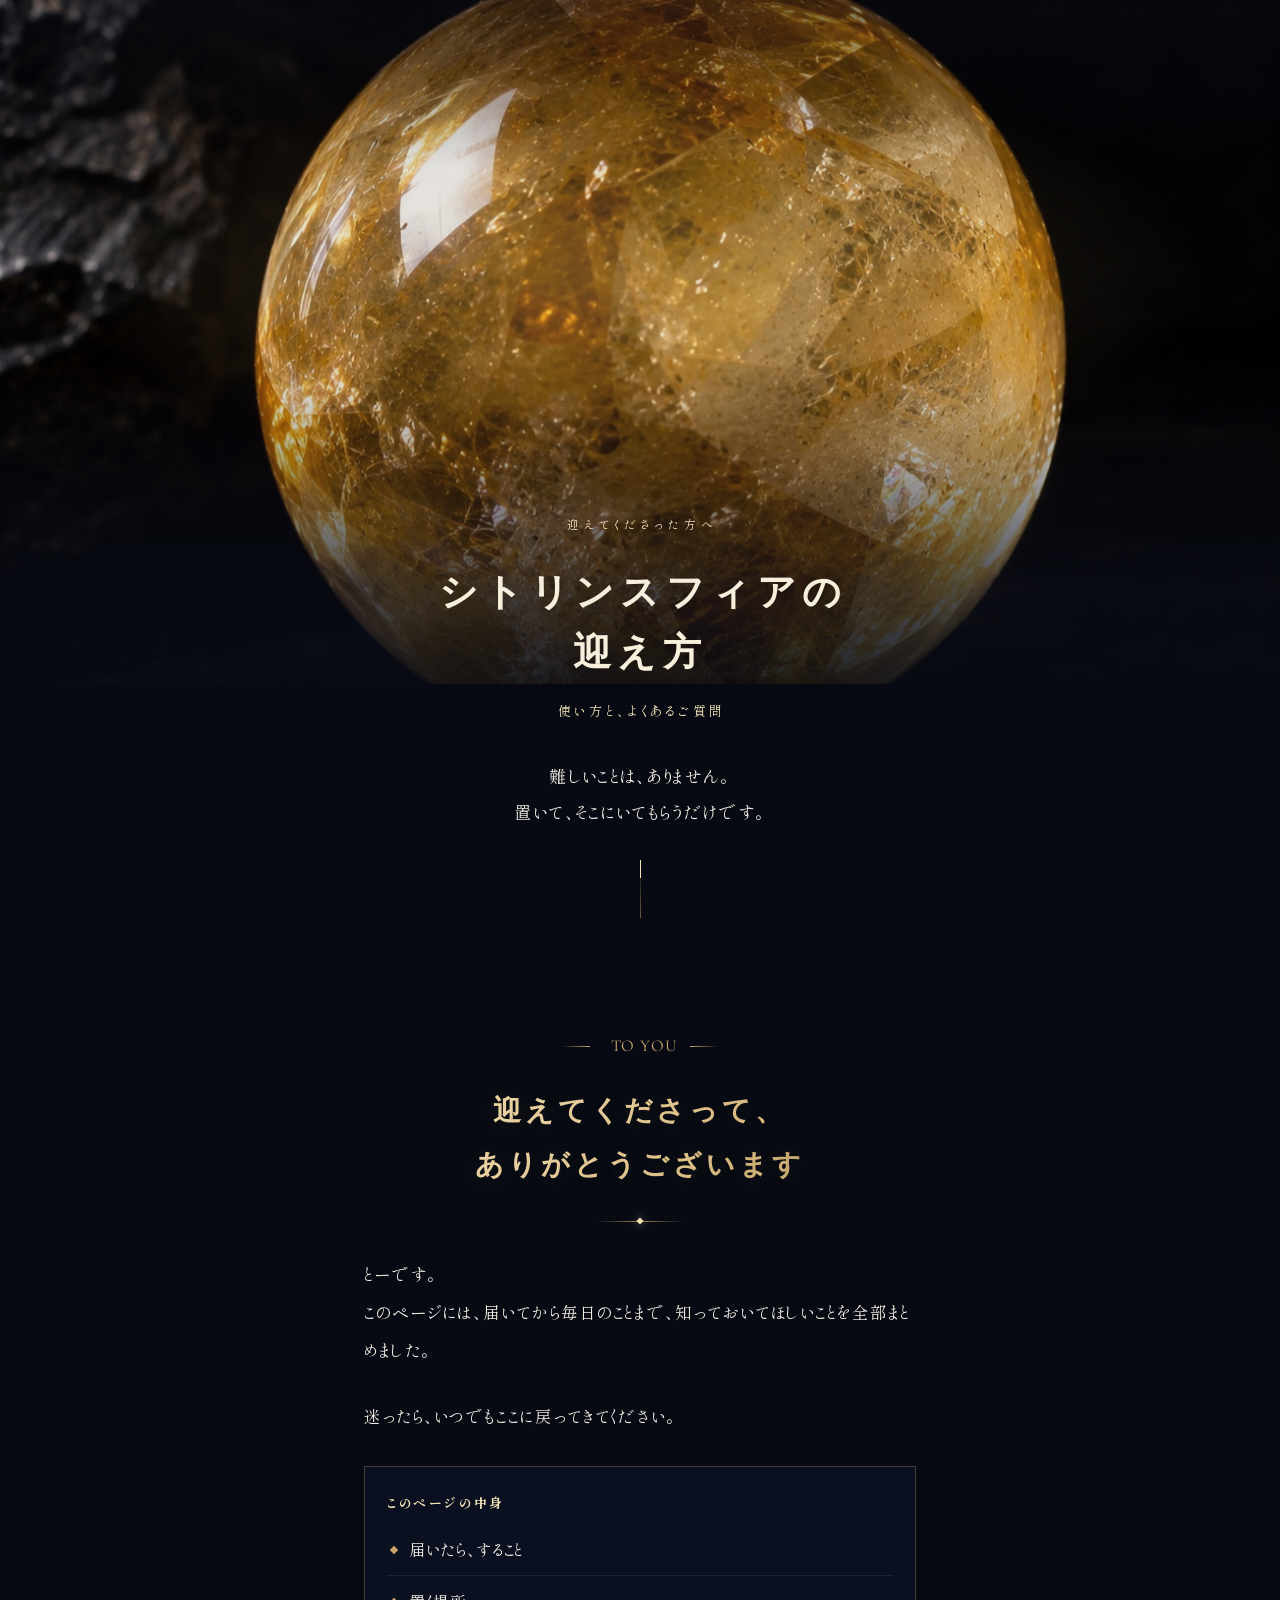
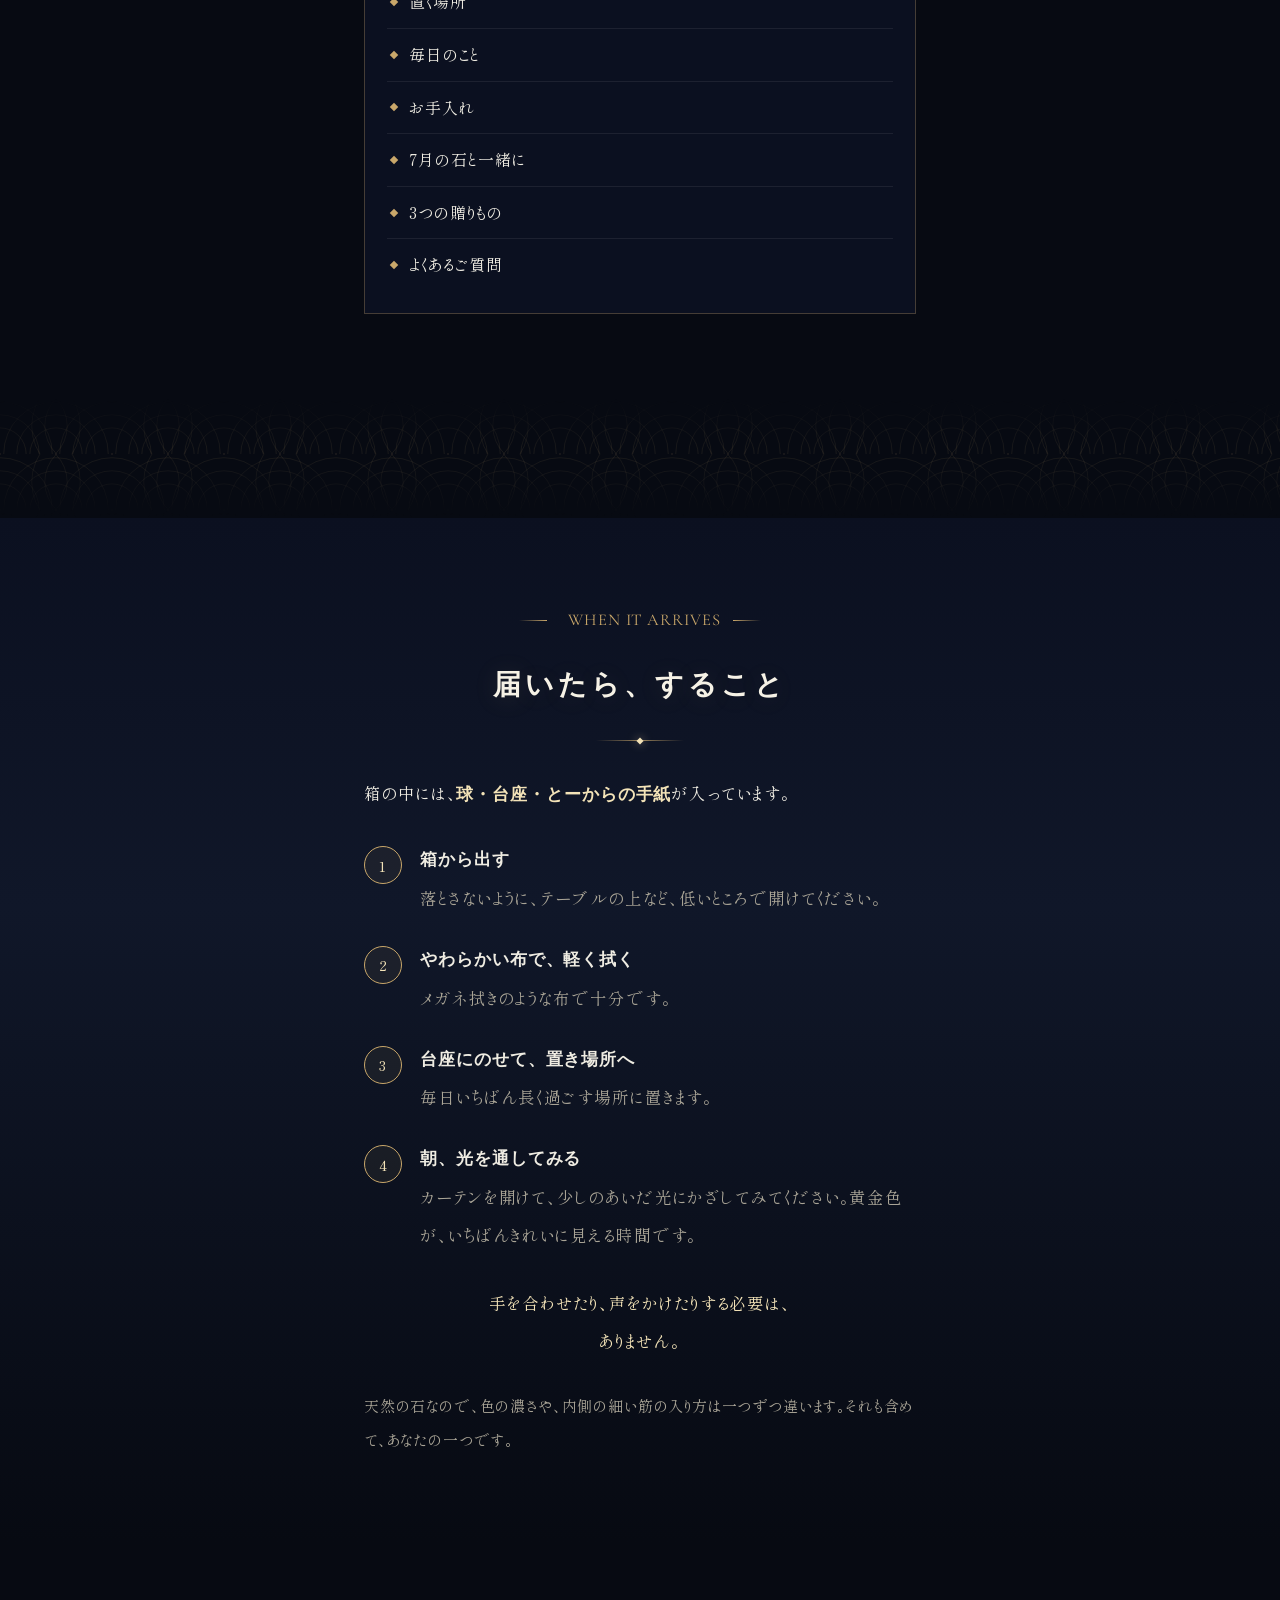
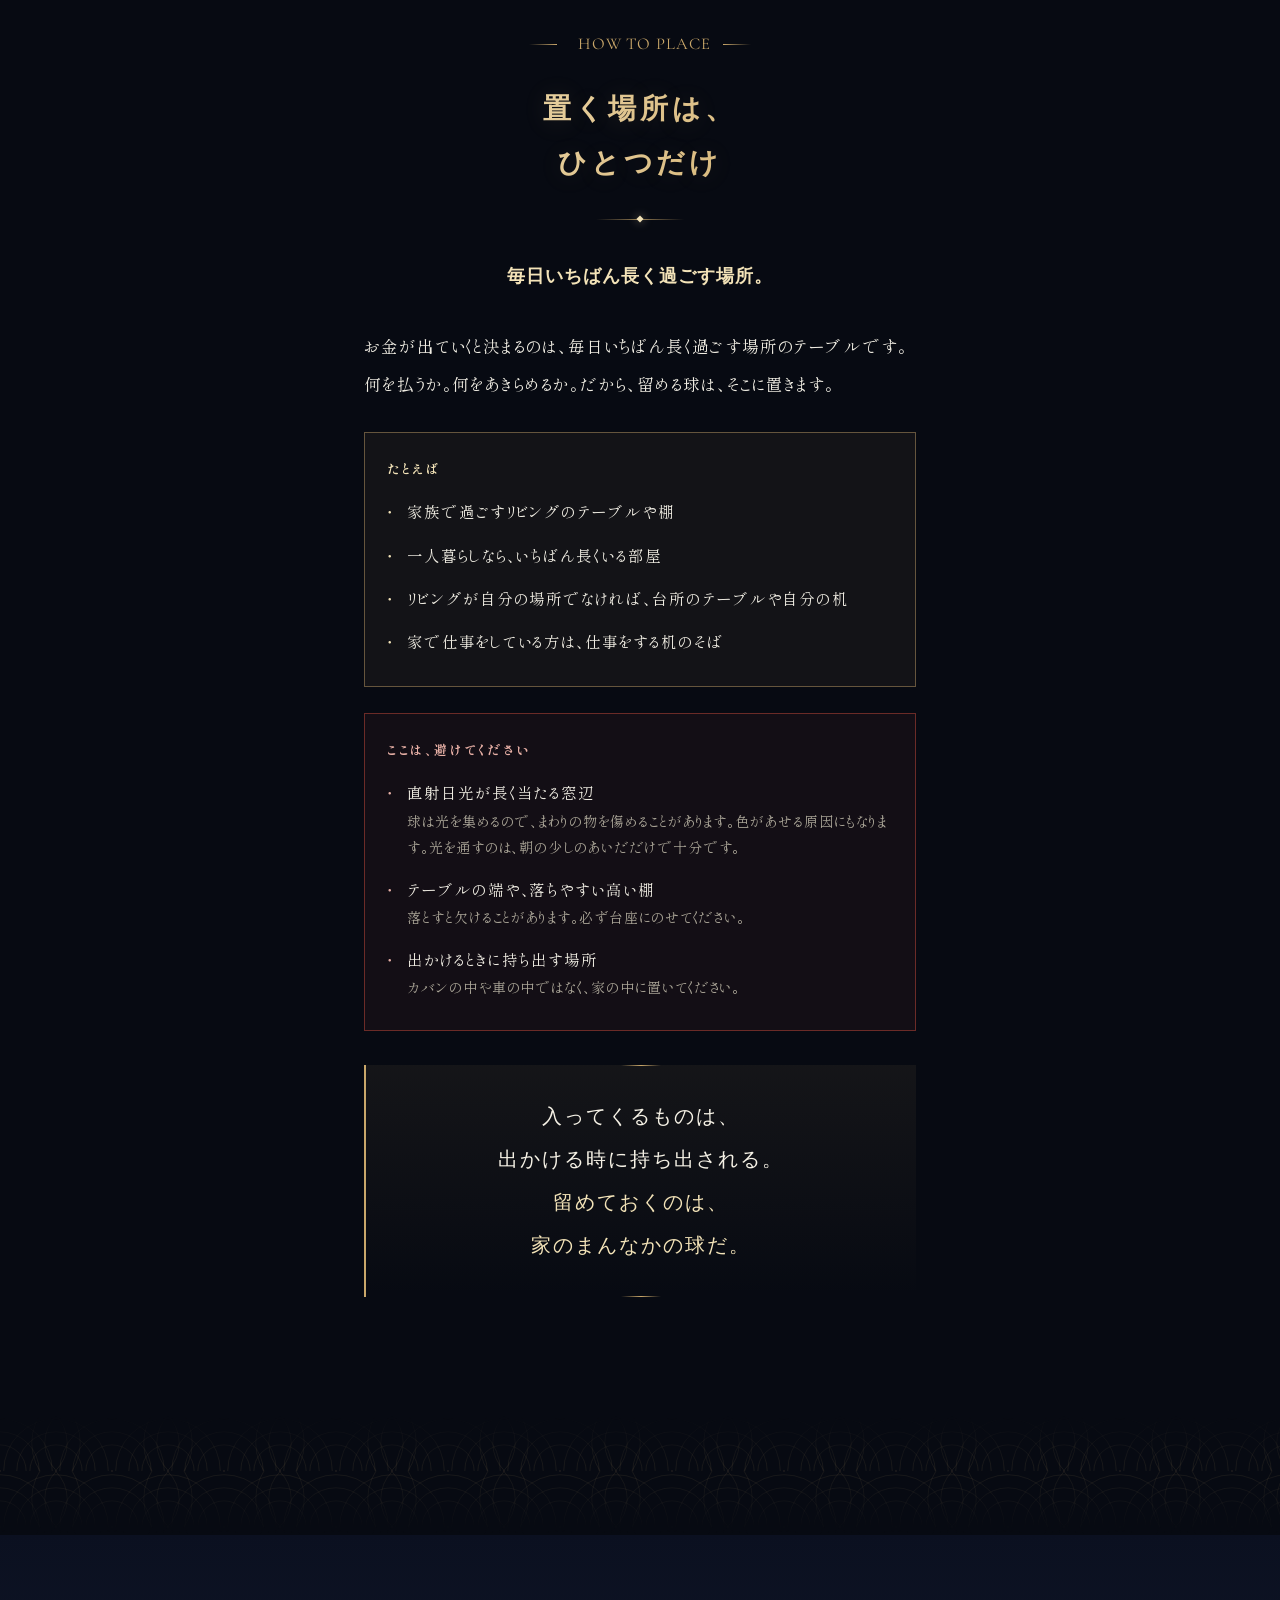
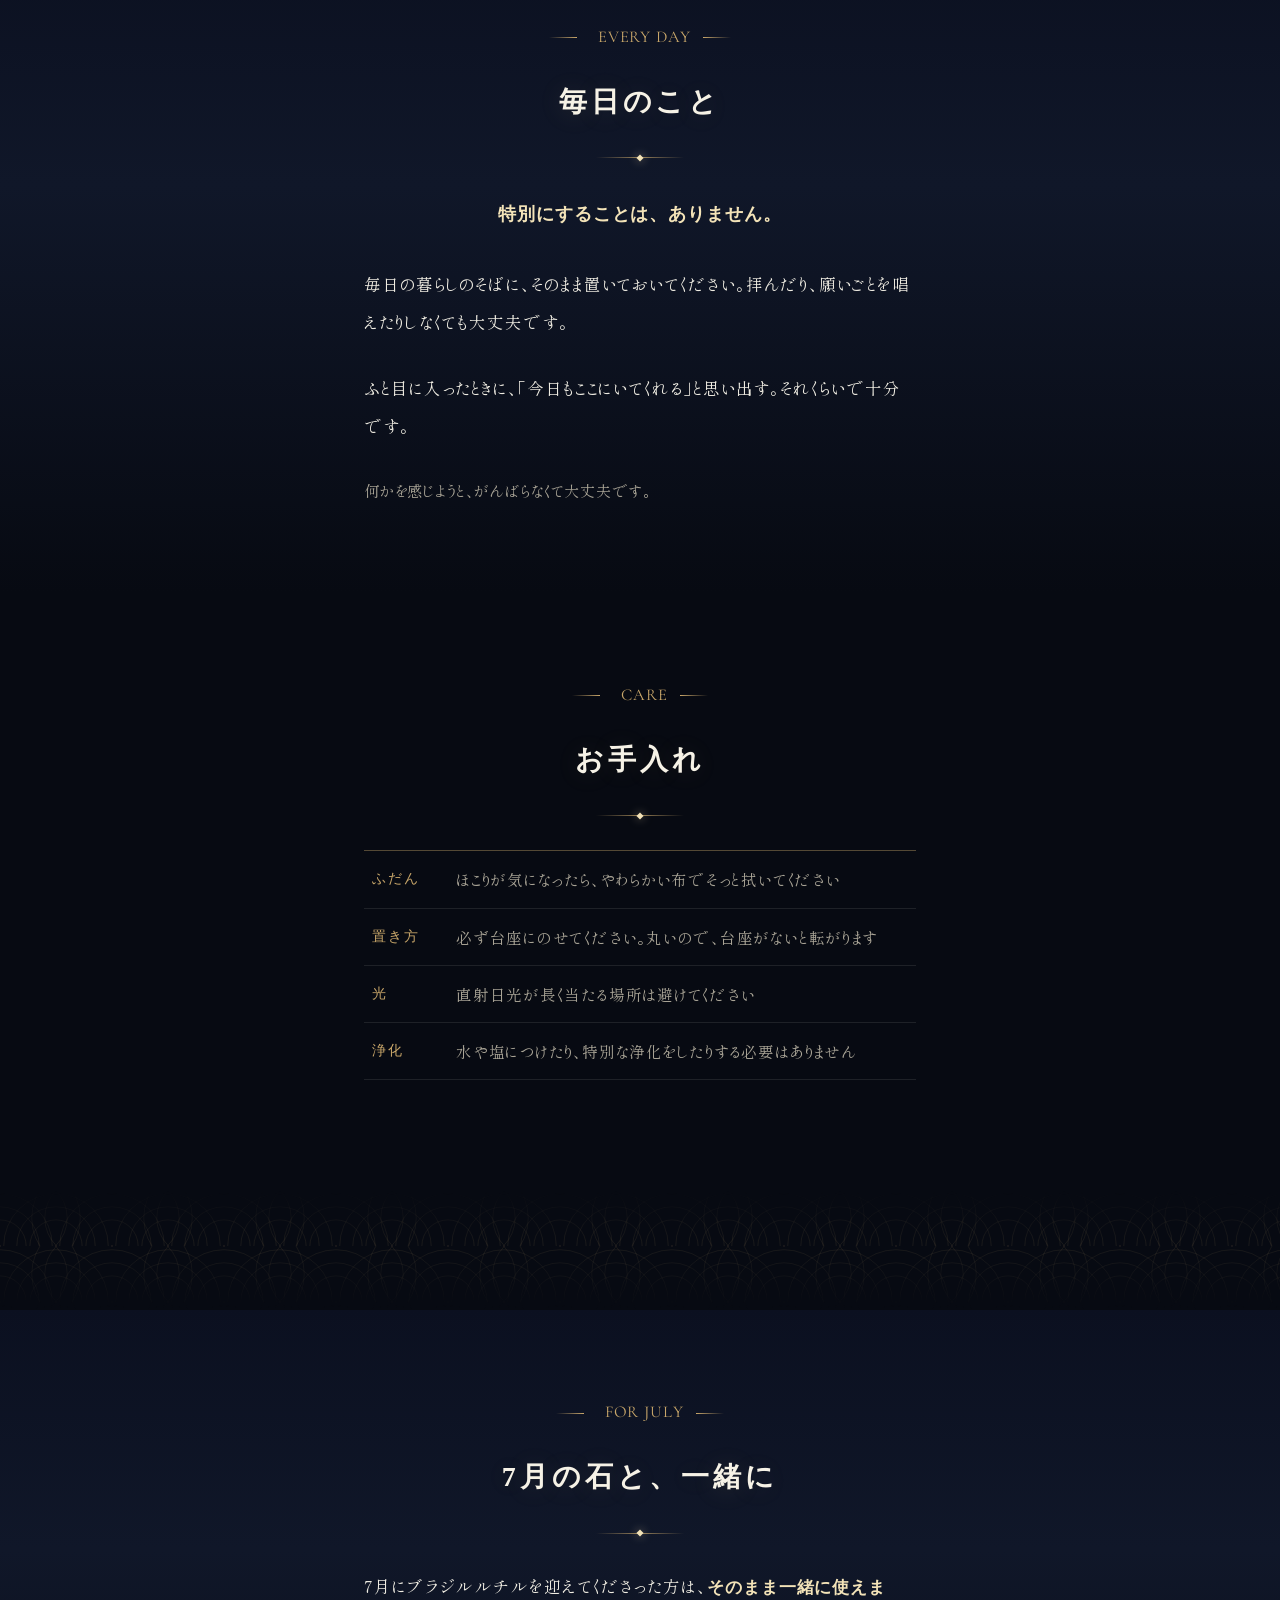
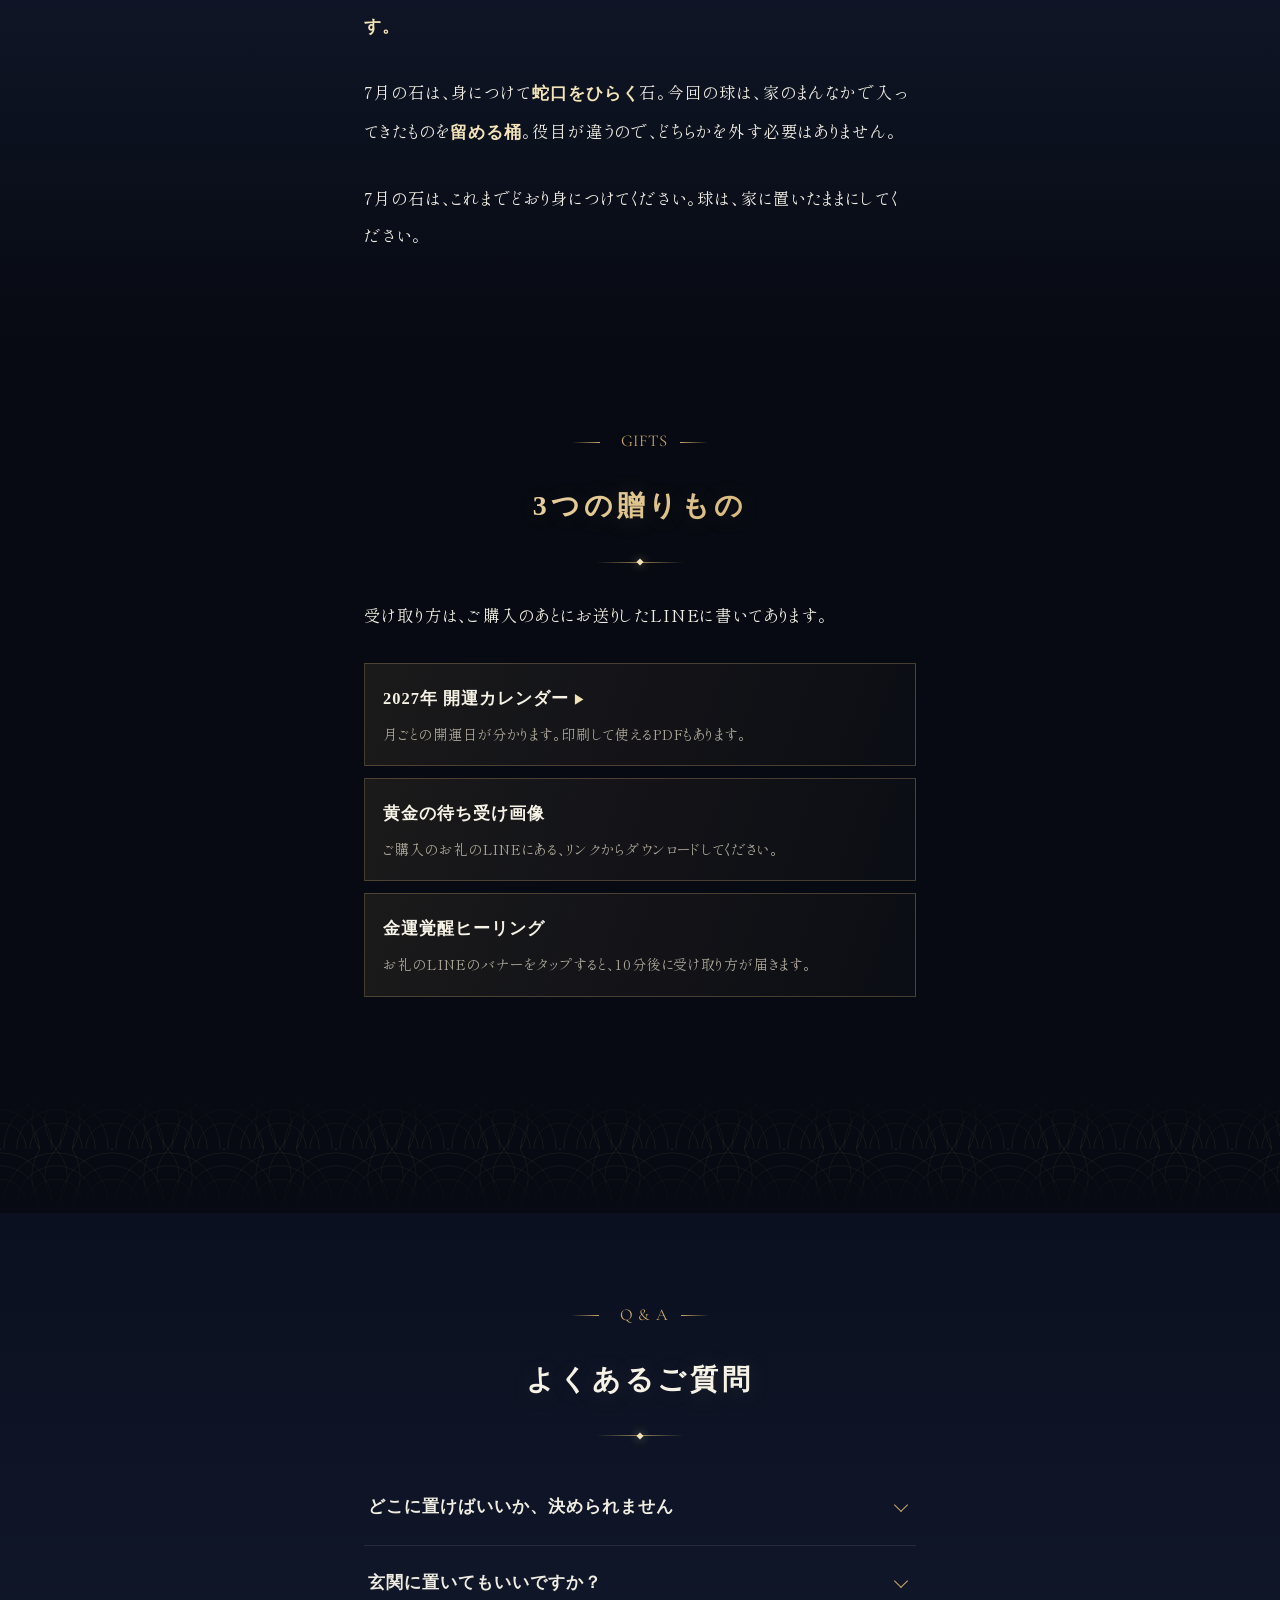
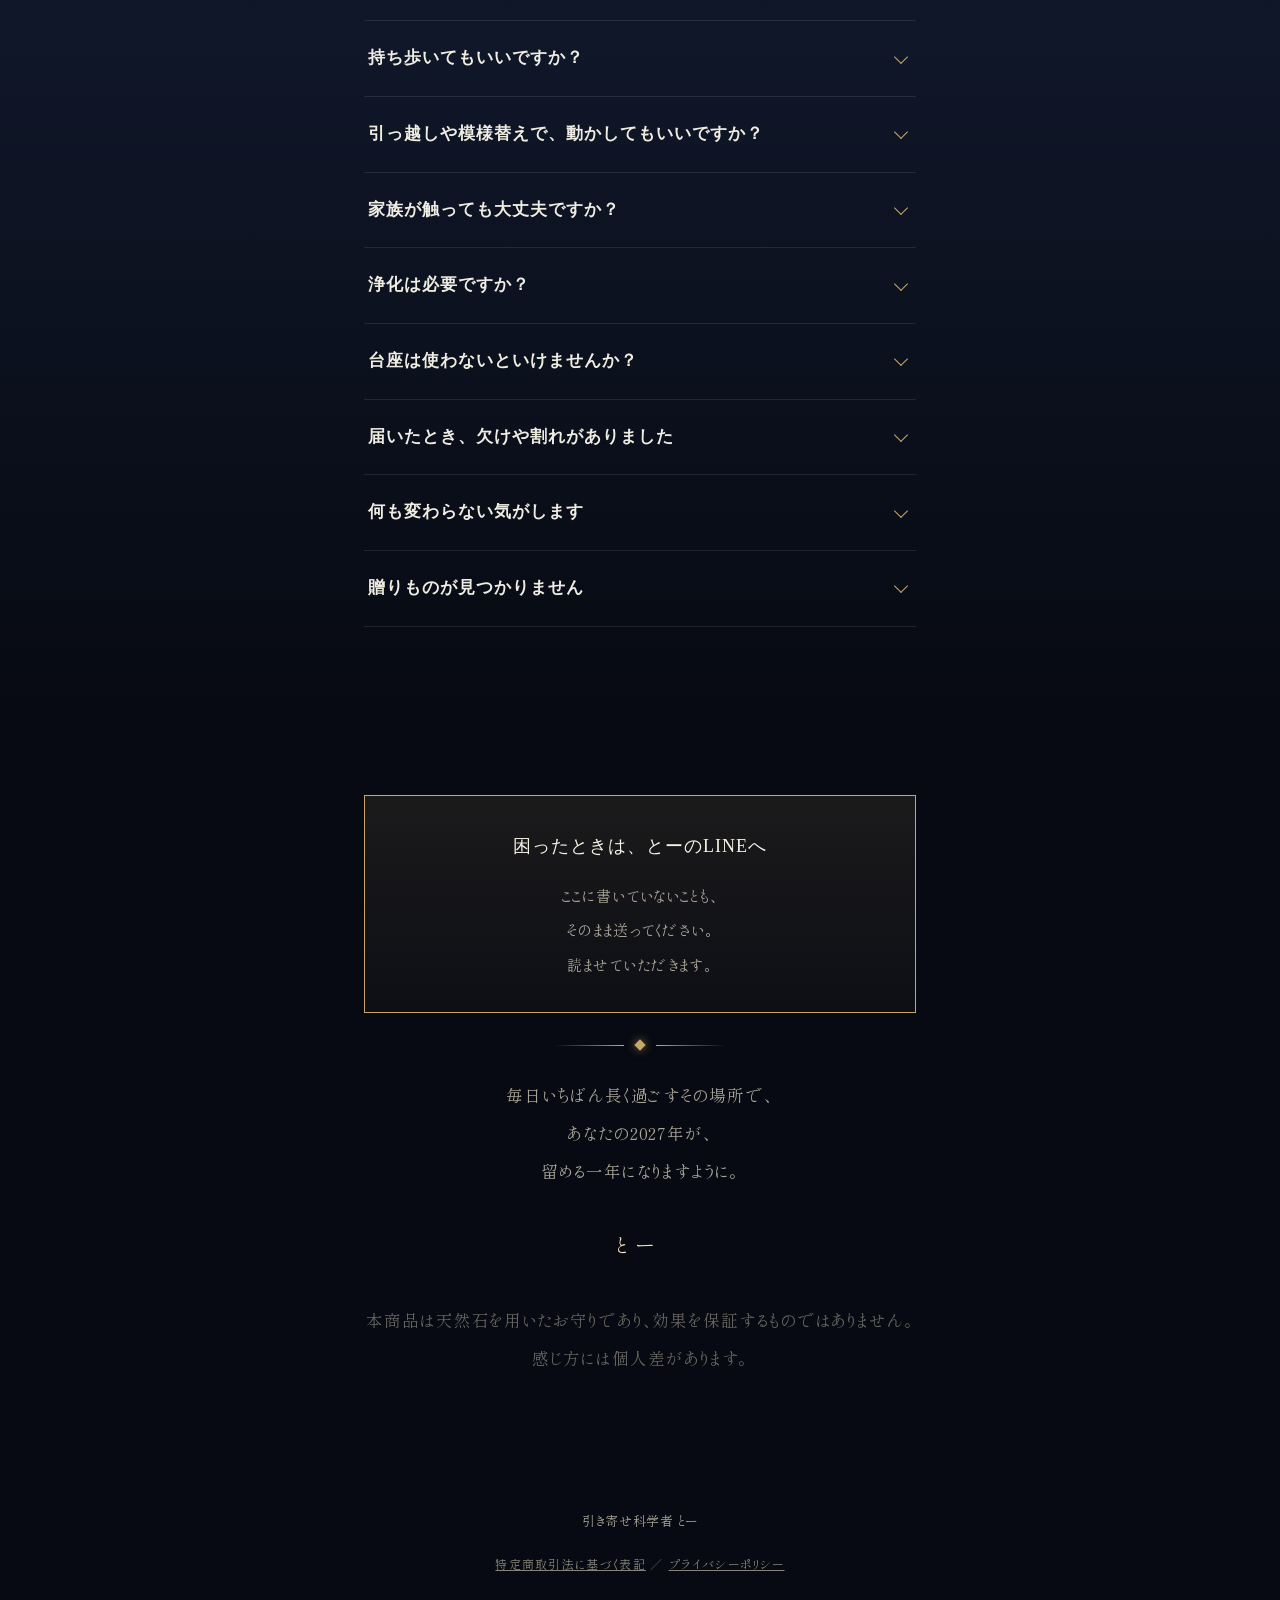
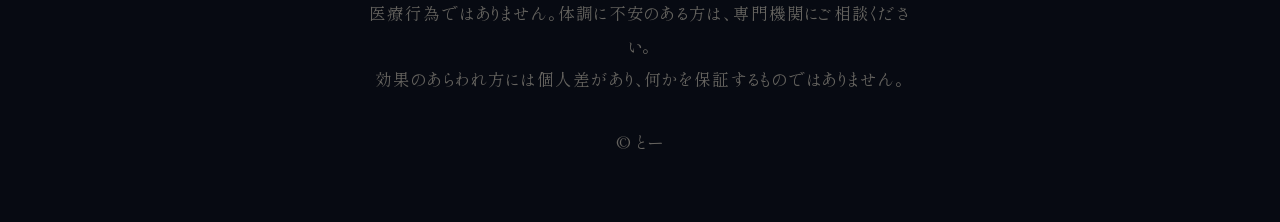
==== guide/index.html @ be5ee074 "シトリンスフィアの迎え方（使い方・よくあるご質問）ページを追加 Co-Authored-By: Claude Opus 5.5 <noreply@anthropic.com>" ====
<!doctype html>
<html lang="ja">
<head>
<meta charset="utf-8">
<meta name="viewport" content="width=device-width, initial-scale=1">
<meta name="robots" content="noindex">
<title>シトリンスフィアの迎え方｜とー</title>
<link rel="preconnect" href="https://fonts.googleapis.com">
<link href="https://fonts.googleapis.com/css2?family=Shippori+Mincho+B1:wght@400;500;600;700;800&family=Zen+Old+Mincho:wght@400;500;600;700&family=Cormorant+Garamond:wght@300;400;500;600&display=swap" rel="stylesheet">
<style>
:root{
  --ink:#070a12; --ink2:#0b1020; --ink3:#101729;
  --moon:#efece2; --moon-dim:#a9a496;
  --gold:#c9a76a; --gold-hi:#f3e3b8; --gold-lo:#8d7040;
  --amber:#e8b964; --amber-dp:#8a6424;
  --shu:#a63f34; --saffron:#e2953f;
  --disp:"Zen Old Mincho",serif;
  --body:"Shippori Mincho B1",serif;
}
*{margin:0;padding:0;box-sizing:border-box}
html{scroll-behavior:smooth}
body{background:var(--ink);color:var(--moon);font-family:var(--body);font-size:16.5px;line-height:2.3;letter-spacing:.055em;font-feature-settings:"palt" 1;-webkit-font-smoothing:antialiased;padding-bottom:92px}
img{max-width:100%;display:block}
p{margin-bottom:1.7em}
p:last-child{margin-bottom:0}
em{font-style:normal;color:var(--gold-hi)}
strong{color:var(--gold-hi);font-weight:600}
.wrap{max-width:600px;margin:0 auto;padding:0 26px}
.lat{font-family:"Cormorant Garamond",serif}

.gg{background:linear-gradient(120deg,#f4e2b8 0%,#dcbe85 30%,#a8874e 50%,#dcbe85 70%,#f4e2b8 100%);background-size:220% 100%;-webkit-background-clip:text;background-clip:text;color:transparent;animation:sheen 7s ease-in-out infinite}
@keyframes sheen{0%,100%{background-position:0% 0}50%{background-position:100% 0}}

.rv{opacity:0;transform:translateY(26px);transition:opacity 1.1s cubic-bezier(.22,.61,.36,1),transform 1.1s cubic-bezier(.22,.61,.36,1)}
.rv.on{opacity:1;transform:none}
@media (prefers-reduced-motion:reduce){.rv{opacity:1;transform:none;transition:none}*{animation:none!important}}

section{padding:92px 0;position:relative}
.sec-a{background:var(--ink)}
.sec-b{background:linear-gradient(180deg,var(--ink2),var(--ink))}
.eyebrow{text-align:center;font-size:11px;letter-spacing:.55em;color:var(--gold);margin-bottom:14px;font-family:"Cormorant Garamond",serif}
h2{font-size:24px;font-weight:800;text-align:center;letter-spacing:.16em;line-height:1.9;margin-bottom:10px}
.gline{width:54px;height:1px;background:linear-gradient(90deg,transparent,var(--gold),transparent);margin:26px auto}
.orn{display:flex;align-items:center;gap:12px;justify-content:center;margin:28px auto}
.orn::before,.orn::after{content:"";width:70px;height:1px;background:linear-gradient(90deg,transparent,var(--gold))}
.orn::after{background:linear-gradient(90deg,var(--gold),transparent)}
.orn i{width:8px;height:8px;background:var(--gold);transform:rotate(45deg);box-shadow:0 0 10px rgba(201,167,106,.7)}

.band{height:120px;background-image:url("data:image/svg+xml;utf8,%3Csvg xmlns='http://www.w3.org/2000/svg' width='120' height='60'%3E%3Cg fill='none' stroke='%23c9a76a' stroke-opacity='.10' stroke-width='1'%3E%3Ccircle cx='0' cy='60' r='56'/%3E%3Ccircle cx='0' cy='60' r='42'/%3E%3Ccircle cx='0' cy='60' r='28'/%3E%3Ccircle cx='60' cy='60' r='56'/%3E%3Ccircle cx='60' cy='60' r='42'/%3E%3Ccircle cx='60' cy='60' r='28'/%3E%3Ccircle cx='120' cy='60' r='56'/%3E%3Ccircle cx='120' cy='60' r='42'/%3E%3Ccircle cx='120' cy='60' r='28'/%3E%3Ccircle cx='30' cy='30' r='56'/%3E%3Ccircle cx='30' cy='30' r='42'/%3E%3Ccircle cx='90' cy='30' r='56'/%3E%3Ccircle cx='90' cy='30' r='42'/%3E%3C/g%3E%3C/svg%3E");background-size:112px 56px;-webkit-mask-image:linear-gradient(180deg,transparent,#000 45%,transparent);mask-image:linear-gradient(180deg,transparent,#000 45%,transparent)}

.hero{min-height:100svh;display:flex;flex-direction:column;justify-content:flex-end;padding-bottom:calc(5svh + 170px);position:relative;overflow:hidden;background:radial-gradient(ellipse 120% 70% at 50% -10%,#16203a 0%,var(--ink) 62%)}
.hero .moon{position:absolute;top:50%;left:50%;transform:translate(-50%,-50%);width:min(78vw,340px);height:min(78vw,340px);border-radius:50%;box-shadow:0 0 150px 30px rgba(240,210,140,.16);animation:moonfloat 9s ease-in-out infinite}
@keyframes moonfloat{0%,100%{transform:translate(-50%,-50%)}50%{transform:translate(-50%,calc(-50% - 12px))}}
.hero .ring{position:absolute;top:50%;left:50%;transform:translate(-50%,-50%);width:min(94vw,410px);height:min(94vw,410px);border:1px solid rgba(201,167,106,.3);border-radius:50%}
.hero .vtitle{position:absolute;left:22px;top:7%;z-index:3;display:flex;flex-direction:row-reverse;gap:18px;align-items:flex-start}
.hero .vtitle .main{writing-mode:vertical-rl;font-size:clamp(30px,8.6vw,42px);font-weight:800;letter-spacing:.2em;line-height:1;white-space:nowrap;text-shadow:0 3px 10px rgba(0,0,0,.5)}
.hero .vtitle .sub{writing-mode:vertical-rl;font-size:12.5px;letter-spacing:.34em;color:var(--moon-dim);margin-top:34px;white-space:nowrap}
.hero .bottom{position:relative;z-index:2;text-align:center;margin-top:40px}
.hero .open{font-size:12px;letter-spacing:.34em;color:var(--gold-hi);border:1px solid rgba(201,167,106,.5);display:inline-block;padding:9px 22px;background:rgba(201,167,106,.07)}
.hero .lim{margin-top:20px;font-size:12.5px;letter-spacing:.5em;color:var(--moon-dim)}
.hero .skirt{position:absolute;left:0;right:0;bottom:0;height:26svh;background-image:url("data:image/svg+xml;utf8,%3Csvg xmlns='http://www.w3.org/2000/svg' width='120' height='60'%3E%3Cg fill='none' stroke='%23c9a76a' stroke-opacity='.09' stroke-width='1'%3E%3Ccircle cx='0' cy='60' r='56'/%3E%3Ccircle cx='0' cy='60' r='42'/%3E%3Ccircle cx='0' cy='60' r='28'/%3E%3Ccircle cx='60' cy='60' r='56'/%3E%3Ccircle cx='60' cy='60' r='42'/%3E%3Ccircle cx='60' cy='60' r='28'/%3E%3Ccircle cx='120' cy='60' r='56'/%3E%3Ccircle cx='120' cy='60' r='42'/%3E%3Ccircle cx='120' cy='60' r='28'/%3E%3Ccircle cx='30' cy='30' r='56'/%3E%3Ccircle cx='30' cy='30' r='42'/%3E%3Ccircle cx='90' cy='30' r='56'/%3E%3Ccircle cx='90' cy='30' r='42'/%3E%3C/g%3E%3C/svg%3E");background-size:112px 56px;-webkit-mask-image:linear-gradient(180deg,transparent,#000 75%);mask-image:linear-gradient(180deg,transparent,#000 75%)}

.tl{position:relative;padding-left:30px;margin-top:14px}
.tl::before{content:"";position:absolute;left:8px;top:6px;bottom:6px;width:1px;background:linear-gradient(180deg,var(--gold),rgba(201,167,106,.15));transform-origin:top;transform:scaleY(0);transition:transform 1.6s ease .2s}
.tl.on::before{transform:scaleY(1)}
.tl .ti{position:relative;padding:0 0 26px 16px}
.tl .ti::before{content:"";position:absolute;left:-26px;top:12px;width:9px;height:9px;border-radius:50%;background:var(--ink);border:1.5px solid var(--gold)}
.tl .ti.now::before{background:var(--gold);box-shadow:0 0 12px rgba(201,167,106,.9)}
.tl .d{font-size:12px;color:var(--gold-hi);letter-spacing:.22em;margin-bottom:2px}
.tl p{font-size:14.5px;color:var(--moon-dim);margin-bottom:0}

blockquote{border-left:2px solid var(--gold);padding:8px 0 8px 22px;margin:30px 0;font-size:15px;color:var(--moon-dim)}
blockquote em{color:var(--gold-hi)}

.ph{margin:34px auto;border:1px solid rgba(201,167,106,.3);padding:8px;background:var(--ink2)}
.ph img{width:100%}
.ph .cap{font-size:11.5px;color:var(--moon-dim);text-align:center;letter-spacing:.14em;padding:10px 4px 4px}

.spec{width:100%;border-collapse:collapse;margin:26px 0;font-size:14px}
.spec th{width:88px;text-align:left;color:var(--gold-hi);font-weight:500;padding:13px 8px;border-bottom:1px solid rgba(234,231,221,.1);vertical-align:top;letter-spacing:.12em}
.spec td{padding:13px 8px;border-bottom:1px solid rgba(234,231,221,.1);color:var(--moon-dim)}

.pricecard{border:1.5px double var(--gold);padding:44px 26px;text-align:center;background:linear-gradient(180deg,rgba(201,167,106,.09),rgba(201,167,106,.02));position:relative;box-shadow:0 0 70px rgba(201,167,106,.1)}
.pricecard .tag{position:absolute;top:-13px;left:50%;transform:translateX(-50%);background:var(--ink);border:1px solid var(--gold);color:var(--gold-hi);font-size:11px;letter-spacing:.3em;padding:4px 18px;white-space:nowrap}
.pricecard .was{font-size:16px;color:var(--moon-dim);text-decoration:line-through;letter-spacing:.1em}
.pricecard .now{font-size:52px;font-weight:800;letter-spacing:.04em;line-height:1.3;font-family:"Cormorant Garamond","Shippori Mincho B1",serif}
.pricecard .now small{font-size:18px}
.pricecard .meta{font-size:12px;color:var(--moon-dim);letter-spacing:.14em;margin-top:4px}
.pricecard .off{display:inline-block;margin-top:16px;border:1px solid var(--shu);color:#e8b0a6;font-size:12px;letter-spacing:.24em;padding:5px 16px}

.you li{list-style:none;padding:14px 4px 14px 38px;position:relative;border-bottom:1px solid rgba(234,231,221,.09);font-size:15px}
.you li::before{content:"";position:absolute;left:8px;top:50%;transform:translateY(-50%) rotate(45deg);width:8px;height:8px;background:var(--gold)}

.step{display:flex;gap:18px;margin-bottom:24px;align-items:flex-start}
.step .n{flex:none;width:38px;height:38px;border:1px solid var(--gold);border-radius:50%;display:flex;align-items:center;justify-content:center;color:var(--gold-hi);font-size:15px;background:rgba(201,167,106,.07);margin-top:4px}
.step h3{font-size:16px;font-weight:600;margin-bottom:2px}
.step p{font-size:13.5px;color:var(--moon-dim);margin-bottom:0}
.pay{border:1px solid rgba(201,167,106,.3);background:var(--ink2);padding:20px 22px;font-size:13px;color:var(--moon-dim);line-height:2;margin-top:28px}
.pay b{color:var(--gold-hi);font-weight:600;display:block;letter-spacing:.2em;font-size:12px;margin-bottom:6px}

.after-box{border:1.5px solid var(--gold);background:linear-gradient(180deg,rgba(201,167,106,.1),rgba(201,167,106,.03));padding:34px 26px}
.after-box h3{color:var(--gold-hi);font-size:16px;letter-spacing:.2em;margin-bottom:14px;text-align:center}
.after-box ol{margin:0 0 18px 0;padding-left:0;counter-reset:st}
.after-box ol li{list-style:none;counter-increment:st;position:relative;padding:10px 0 10px 40px;font-size:15px;border-bottom:1px solid rgba(234,231,221,.1)}
.after-box ol li::before{content:counter(st);position:absolute;left:4px;top:50%;transform:translateY(-50%);width:26px;height:26px;border:1px solid var(--gold);border-radius:50%;display:flex;align-items:center;justify-content:center;color:var(--gold-hi);font-size:13px}
.warn{font-size:13px;color:#e0b9b0;border-left:2px solid var(--shu);padding-left:14px;margin-top:16px}

details{border-bottom:1px solid rgba(234,231,221,.1)}
summary{cursor:pointer;list-style:none;padding:20px 34px 20px 4px;font-size:15px;font-weight:600;position:relative;letter-spacing:.06em}
summary::-webkit-details-marker{display:none}
summary::after{content:"";position:absolute;right:10px;top:50%;width:9px;height:9px;border-right:1.5px solid var(--gold);border-bottom:1.5px solid var(--gold);transform:translateY(-70%) rotate(45deg);transition:transform .35s ease}
details[open] summary::after{transform:translateY(-30%) rotate(225deg)}
.a{padding:0 4px 24px;font-size:14px;color:var(--moon-dim)}
.a b{color:var(--gold-hi);font-weight:600}

.last{text-align:center}
.hanko{margin:30px auto 0;width:46px;height:46px;background:linear-gradient(160deg,#a63f34,#8c2f27);color:#f5efe2;font-size:13.5px;display:flex;align-items:center;justify-content:center;writing-mode:vertical-rl;letter-spacing:.12em;border-radius:4px;transform:rotate(-2.5deg);box-shadow:inset 0 0 0 1.4px rgba(245,239,226,.85),0 2px 8px rgba(0,0,0,.5);font-weight:600}

.cta{display:block;text-align:center;background:linear-gradient(160deg,#e9cf96,#b8945c);color:var(--ink);font-weight:800;font-size:17px;letter-spacing:.2em;padding:21px 12px;border-radius:3px;text-decoration:none;box-shadow:0 8px 34px rgba(201,167,106,.35);margin:36px auto 10px;max-width:420px;animation:breathe 3.6s ease-in-out infinite}
@keyframes breathe{0%,100%{box-shadow:0 8px 30px rgba(201,167,106,.3)}50%{box-shadow:0 8px 46px rgba(201,167,106,.55)}}
.ctasub{text-align:center;font-size:11.5px;color:var(--moon-dim);letter-spacing:.1em}

.bar{position:fixed;left:0;right:0;bottom:0;z-index:50;background:rgba(9,13,24,.92);backdrop-filter:blur(8px);border-top:1px solid rgba(201,167,106,.4);padding:12px 14px calc(12px + env(safe-area-inset-bottom))}
.bar a{display:flex;align-items:center;justify-content:center;gap:10px;background:linear-gradient(160deg,#e9cf96,#b8945c);color:var(--ink);text-decoration:none;font-weight:800;font-size:14.5px;letter-spacing:.08em;padding:14px 10px;border-radius:3px}
.bar .s{font-size:10.5px;font-weight:500}

footer{padding:44px 0 60px;text-align:center;font-size:11px;color:rgba(178,173,159,.55);letter-spacing:.1em;line-height:2.4}
footer a{color:rgba(178,173,159,.75)}
.legal{font-size:11px;color:rgba(178,173,159,.55);line-height:2.2;margin-top:26px;text-align:center}


/* ── とー版 ── */
.hero .moon{background:radial-gradient(circle at 34% 30%,#fff6dc 0%,#f0d79a 22%,#c9a35a 52%,#7a5a2a 88%,#4a3417 100%);box-shadow:0 0 140px 30px rgba(240,210,140,.18),inset -18px -22px 40px rgba(0,0,0,.35)}
.hero .moon::after{content:"";position:absolute;inset:0;border-radius:50%;background:repeating-linear-gradient(118deg,transparent 0 9px,rgba(255,236,180,.55) 9px 10px,transparent 10px 23px),repeating-linear-gradient(64deg,transparent 0 14px,rgba(255,226,160,.35) 14px 15px,transparent 15px 31px);mix-blend-mode:screen;opacity:.75}
.hero .dawn{position:absolute;left:0;right:0;bottom:0;height:52svh;background:linear-gradient(180deg,rgba(20,40,34,0) 0%,rgba(24,52,40,.22) 55%,rgba(201,167,106,.16) 100%);pointer-events:none}
.hero .from{font-size:11px;letter-spacing:.4em;color:var(--gold-hi);margin-bottom:12px}
.hero .lead{font-size:14px;color:var(--moon);letter-spacing:.14em;margin-bottom:18px}
.todo{color:#ffb4a8;background:rgba(166,63,52,.18);padding:0 4px;border-radius:2px}
.cta.off,.bar a.off{background:linear-gradient(160deg,#4a4a52,#2e2e36);color:#d9d6cc;box-shadow:none;animation:none;pointer-events:none}
.notfor{border:1px solid rgba(166,63,52,.6);background:rgba(166,63,52,.08);padding:22px 22px;margin:28px 0;font-size:14px}
.notfor b{display:block;color:#e8b0a6;letter-spacing:.2em;font-size:12.5px;margin-bottom:8px}
.notfor li{list-style:none;padding:6px 0 6px 20px;position:relative}
.notfor li::before{content:"・";position:absolute;left:0;color:#e8b0a6}
.qpair{text-align:center;font-size:17px;line-height:2.2;margin:30px 0}

/* ── v1.5 磨き込み ── */
.hero{background:radial-gradient(ellipse 120% 70% at 70% 0%,#1a2440 0%,var(--ink) 60%)}
.hero .stars{position:absolute;inset:0;pointer-events:none;background-image:radial-gradient(1px 1px at 12% 18%,rgba(240,220,174,.7),transparent 60%),radial-gradient(1px 1px at 28% 42%,rgba(240,220,174,.45),transparent 60%),radial-gradient(1.2px 1.2px at 62% 12%,rgba(240,220,174,.6),transparent 60%),radial-gradient(1px 1px at 84% 52%,rgba(240,220,174,.4),transparent 60%),radial-gradient(1px 1px at 44% 66%,rgba(240,220,174,.35),transparent 60%),radial-gradient(1.4px 1.4px at 8% 72%,rgba(240,220,174,.5),transparent 60%),radial-gradient(1px 1px at 92% 22%,rgba(240,220,174,.55),transparent 60%);animation:twinkle 6s ease-in-out infinite}
@keyframes twinkle{0%,100%{opacity:.6}50%{opacity:1}}
.hero .moon{background:none}
.pricecard .gifts{margin-top:30px;padding-top:26px;border-top:1px solid rgba(201,167,106,.3)}
.pricecard .gifts .gh{font-size:15px;line-height:1.9;color:var(--moon);margin-bottom:16px}
.pricecard .gifts .gh strong{color:var(--gold-hi)}
.pricecard .gifts ul{list-style:none;padding:0;margin:0;display:flex;flex-direction:column;gap:9px}
.pricecard .gifts li{font-size:14.5px;color:var(--moon);padding:9px 10px;background:rgba(201,167,106,.07);border:1px solid rgba(201,167,106,.22)}
.cdbox{margin-top:30px;padding-top:26px;border-top:1px solid rgba(201,167,106,.3)}
.cdlabel{font-size:12px;letter-spacing:.26em;color:var(--gold-hi);margin-bottom:14px}
.cd{display:flex;align-items:flex-start;justify-content:center;gap:4px}
.cd .u{display:flex;flex-direction:column;align-items:center;min-width:52px}
.cd .u b{font-family:"Cormorant Garamond","Shippori Mincho B1",serif;font-size:40px;line-height:1;color:var(--moon);font-weight:400;letter-spacing:.02em}
.cd .u.last b{color:var(--gold-hi)}
.cd .u span{font-size:11px;letter-spacing:.2em;color:var(--moon-dim);margin-top:9px}
.cd i{font-style:normal;font-size:26px;line-height:1.1;color:rgba(201,167,106,.45);padding-top:4px}
.cdnote{font-size:12.5px;color:var(--moon-dim);margin-top:18px}
.stock{margin-top:26px;text-align:left}
.srow{display:flex;justify-content:space-between;align-items:baseline;margin-bottom:9px}
.srow .sl{font-size:12.5px;color:var(--moon-dim);letter-spacing:.08em}
.srow .sr{font-family:"Shippori Mincho B1",serif;font-size:17px;color:var(--gold-hi);letter-spacing:.1em}
.sbar{height:7px;background:rgba(255,255,255,.08);border-radius:4px;overflow:hidden}
.sbar i{display:block;height:100%;width:88%;background:linear-gradient(90deg,#8a6a2e,var(--gold-hi));border-radius:4px}
.snote{font-size:11.5px;line-height:1.8;color:var(--moon-dim);margin-top:10px;text-align:center}
@media(max-width:360px){.cd .u{min-width:44px}.cd .u b{font-size:33px}}
.voices{display:flex;flex-direction:column;gap:14px;margin:26px 0 18px}
.voices img{width:100%;height:auto;display:block;border-radius:10px;box-shadow:0 2px 14px rgba(0,0,0,.28)}
.vnote{font-size:12.5px;line-height:1.85;color:var(--moon-dim);text-align:center;margin-top:4px}
.hero .moon img{width:100%;height:100%;object-fit:cover;border-radius:50%;filter:drop-shadow(0 0 60px rgba(240,210,140,.26))}
.hero .ring{border-color:rgba(201,167,106,.4)}
.hero .ring::after{content:"";position:absolute;inset:-14px;border:1px dashed rgba(201,167,106,.16);border-radius:50%;animation:spin 90s linear infinite}
@keyframes spin{to{transform:rotate(360deg)}}
.hero .bottom{margin:0 auto;max-width:360px;padding:28px 18px 22px;position:relative}
.hero .bottom::before,.hero .bottom::after{content:"";position:absolute;width:22px;height:22px;border-color:var(--gold);border-style:solid;opacity:.8}
.hero .bottom::before{top:0;left:0;border-width:1px 0 0 1px}
.hero .bottom::after{bottom:0;right:0;border-width:0 1px 1px 0}
.hero .lead{font-size:15px;letter-spacing:.14em;line-height:2.1;margin-bottom:18px}
.hero .open{line-height:1.9;padding:10px 20px}
.eyebrow{display:flex;align-items:center;justify-content:center;gap:12px}
.eyebrow::before,.eyebrow::after{content:"";width:28px;height:1px;background:linear-gradient(90deg,transparent,var(--gold))}
.eyebrow::after{background:linear-gradient(90deg,var(--gold),transparent)}
h2{text-shadow:0 2px 18px rgba(201,167,106,.12)}
.pricecard{border:1px solid rgba(201,167,106,.55);box-shadow:0 0 0 6px var(--ink),0 0 0 7px rgba(201,167,106,.25),0 0 80px rgba(201,167,106,.12)}
.pricecard .corner{position:absolute;width:16px;height:16px;border-color:var(--gold-hi);border-style:solid}
.pricecard .c1{top:-1px;left:-1px;border-width:2px 0 0 2px}.pricecard .c2{top:-1px;right:-1px;border-width:2px 2px 0 0}
.pricecard .c3{bottom:-1px;left:-1px;border-width:0 0 2px 2px}.pricecard .c4{bottom:-1px;right:-1px;border-width:0 2px 2px 0}
.spec{border-top:1px solid rgba(201,167,106,.4)}
blockquote{background:linear-gradient(90deg,rgba(201,167,106,.08),transparent)}
.cta{position:relative}
.cta::after{content:"";position:absolute;inset:4px;border:1px solid rgba(9,13,24,.28);border-radius:2px;pointer-events:none}
.you li{transition:background .3s}
.todo{color:#ffb4a8;background:rgba(166,63,52,.18);padding:0 4px;border-radius:2px}

/* ── v1.5 調整 ── */
.hero{padding-bottom:calc(2svh + 112px)}
.hero .vtitle{top:7%}
.hero .vtitle .main{font-size:38px}
.hero .bottom::before,.hero .bottom::after{display:none}
.hero .bottom{background:none;padding-top:28px}
.hero .moon::after{display:none}
.hero .lim{letter-spacing:.2em;font-size:12px}
.hero .from{letter-spacing:.3em}

/* ── 読みやすさ（50〜60代向け） ── */
body{font-size:17px;line-height:2.1}
.wrap{padding:0 24px}
h2{font-size:25px}
.eyebrow{font-size:12.5px}
.tl p{font-size:15.5px}
.tl .d{font-size:13.5px}
blockquote{font-size:17px;line-height:2.2}
.ph .cap{font-size:13px}
.spec{font-size:15.5px}.spec th{width:84px;font-size:14px}
.you li{font-size:16.5px}
.step h3{font-size:17px}.step p{font-size:15px}
.pay{font-size:15px;line-height:2}
.pay b{font-size:13px}
summary{font-size:16.5px}
.a{font-size:15.5px}
.ctasub{font-size:13px}
.legal{font-size:12px}
footer{font-size:12px}
.cta{font-size:18px}
.bar a{font-size:16px}.bar .s{font-size:11.5px}
.notfor{font-size:15.5px}
.qpair{font-size:19px}
.hero .vtitle .sub{font-size:13.5px}
.hero .lead{font-size:16.5px}
.hero .open{font-size:13.5px}
.hero .lim{font-size:13px}
.after-box ol li{font-size:16px}

/* ===== HERO v2（全面写真型・2026-10-10） ===== */
.hero{position:relative;min-height:100svh;display:flex;flex-direction:column;overflow:hidden;background:var(--ink);padding-bottom:0}
.hero-img{position:absolute;top:0;left:0;right:0;height:72svh;
  background-image:url("../assets/sphere_light.jpg");
  background-size:cover;background-position:center 42%;
  animation:heroZoom 18s ease-out both}
@keyframes heroZoom{from{transform:scale(1.08)}to{transform:scale(1)}}
.hero-glow{position:absolute;top:0;left:50%;transform:translateX(-50%);width:120%;height:72svh;pointer-events:none;
  background:radial-gradient(ellipse 54% 46% at 50% 40%,rgba(240,210,140,.22),transparent 68%)}
.hero-veil{position:absolute;inset:0;pointer-events:none;
  background:linear-gradient(180deg,rgba(10,13,24,.52) 0%,rgba(10,13,24,.10) 18%,rgba(10,13,24,.06) 38%,rgba(10,13,24,.72) 62%,var(--ink) 78%)}
.hero-inner{position:relative;z-index:2;margin-top:auto;text-align:center;padding:60svh 24px 30px}
.hero-kicker{display:inline-block;font-size:11.5px;letter-spacing:.42em;text-indent:.42em;color:var(--gold-hi);margin-bottom:26px;
  animation:hFade 1.6s cubic-bezier(.22,.6,.24,1) .3s both}
.hero-title{font-size:clamp(30px,8.4vw,40px);font-weight:600;letter-spacing:.17em;text-indent:.17em;line-height:1.58;color:#f6efdc;margin:0 0 16px;
  text-shadow:0 2px 34px rgba(0,0,0,.7);animation:hTitle 2s cubic-bezier(.19,.7,.26,1) .55s both}
.hero-sub{font-size:13px;letter-spacing:.3em;text-indent:.3em;color:var(--gold-hi);margin-bottom:34px;line-height:2;
  animation:hFade 1.6s cubic-bezier(.22,.6,.24,1) 1.05s both}
.hero-lead{font-size:17px;line-height:2.1;letter-spacing:.08em;color:var(--moon);margin:0 0 34px;
  animation:hFade 1.6s cubic-bezier(.22,.6,.24,1) 1.35s both}
.hero-limit{display:inline-block;font-size:12px;font-weight:600;letter-spacing:.24em;text-indent:.24em;color:#1a1408;
  background:linear-gradient(100deg,#b8955a,#f3e2b4 46%,#b8955a);padding:11px 26px;border-radius:2px;
  box-shadow:0 8px 30px rgba(0,0,0,.5);animation:hFade 1.6s cubic-bezier(.22,.6,.24,1) 1.6s both}
.hero-date{font-size:12.5px;letter-spacing:.12em;color:var(--moon-dim);margin-top:18px;
  animation:hFade 1.6s cubic-bezier(.22,.6,.24,1) 1.8s both}
.scroll-cue{position:relative;z-index:2;width:1px;height:58px;margin:4px auto 26px;overflow:hidden;
  background:linear-gradient(180deg,transparent,rgba(201,167,106,.5));animation:hFade 1.6s ease 2s both}
.scroll-cue::after{content:"";position:absolute;top:0;left:0;width:1px;height:18px;background:var(--gold-hi);animation:cue 2.2s ease-in-out infinite}
@keyframes cue{0%{transform:translateY(-18px);opacity:0}30%{opacity:1}100%{transform:translateY(58px);opacity:0}}
@keyframes hFade{from{opacity:0;transform:translateY(14px)}to{opacity:1;transform:none}}
@keyframes hTitle{from{opacity:0;transform:translateY(20px);letter-spacing:.34em}to{opacity:1;transform:none;letter-spacing:.17em}}
@media(min-width:720px){
  .hero-img{height:76svh;background-position:center 38%}
  .hero-glow{height:76svh}
  .hero-inner{padding:64svh 24px 30px}
}

/* ===== デザイン作り込み v2（2026-10-10） ===== */

/* 見出し：明朝の品を立てる */
h2{font-family:var(--disp);font-size:clamp(23px,6.4vw,28px);font-weight:600;letter-spacing:.14em;line-height:1.95;
  color:#f6f2e6;text-shadow:0 2px 26px rgba(201,167,106,.14)}

/* ラテン小見出し：金の細字で格を出す */
.eyebrow{font-family:"Cormorant Garamond",serif;font-size:12px;font-weight:400;letter-spacing:.52em;text-indent:.52em;
  color:var(--gold);margin-bottom:18px;opacity:.92}

/* 区切り線：中央に菱形を置く */
.gline{position:relative;width:88px;height:1px;
  background:linear-gradient(90deg,transparent,rgba(201,167,106,.75),transparent);margin:28px auto 34px}
.gline::after{content:"";position:absolute;top:50%;left:50%;width:5px;height:5px;
  transform:translate(-50%,-50%) rotate(45deg);background:var(--gold-hi);box-shadow:0 0 10px rgba(240,220,174,.6)}

/* 本文：行間を広げ、強調を金に */
.wrap p{font-size:16.5px;line-height:2.3;letter-spacing:.055em}
.wrap p + p{margin-top:1.55em}
.wrap strong{color:var(--gold-hi);font-weight:600}

/* セクションの余白を広げて呼吸させる */
.sec-a,.sec-b{padding:84px 0}
.sec-b{background:linear-gradient(180deg,var(--ink2) 0%,var(--ink3) 38%,var(--ink) 100%)}

/* 引用：左の金線＋大きめ明朝 */
blockquote{font-family:var(--disp);font-size:clamp(17px,4.8vw,20px);line-height:2.15;letter-spacing:.1em;
  color:#f6f2e6;text-align:center;padding:30px 20px;margin:34px 0;position:relative;
  background:linear-gradient(180deg,rgba(201,167,106,.07),transparent)}
blockquote::before,blockquote::after{content:"";position:absolute;left:50%;transform:translateX(-50%);
  width:40px;height:1px;background:linear-gradient(90deg,transparent,var(--gold),transparent)}
blockquote::before{top:0}
blockquote::after{bottom:0}
blockquote em{font-style:normal;color:var(--gold-hi)}

/* 価格：金の箔感を強める */
.pricecard{border:none;position:relative;padding:48px 24px 40px;
  background:linear-gradient(180deg,rgba(201,167,106,.11),rgba(201,167,106,.025) 46%,rgba(201,167,106,.06));
  box-shadow:0 0 80px rgba(201,167,106,.12),inset 0 0 0 1px rgba(201,167,106,.3)}
.pricecard::before{content:"";position:absolute;inset:5px;border:1px solid rgba(201,167,106,.17);pointer-events:none}
.pricecard .was{font-size:15px;letter-spacing:.14em;color:var(--moon-dim);text-decoration:line-through;
  text-decoration-color:rgba(166,63,52,.75);text-decoration-thickness:1.5px;margin-bottom:6px}
.pricecard .now{font-family:"Cormorant Garamond",serif;font-size:clamp(46px,13vw,58px);font-weight:600;letter-spacing:.03em;
  line-height:1.2;background:linear-gradient(100deg,#b8955a,#f6e8bf 44%,#d4b071 68%,#b8955a);
  -webkit-background-clip:text;background-clip:text;color:transparent}
.pricecard .now small{font-size:16px;letter-spacing:.1em;-webkit-text-fill-color:var(--moon-dim);margin-left:6px}
.pricecard .meta{font-size:12.5px;letter-spacing:.18em;color:var(--moon-dim);margin-top:10px}
.pricecard .tag{font-family:var(--disp);font-size:11.5px;letter-spacing:.26em;padding:5px 20px}

/* 特典：金の箔リスト */
.pricecard .gifts .gh{font-family:var(--disp);font-size:16px;line-height:2;letter-spacing:.08em}
.pricecard .gifts li{position:relative;padding:11px 12px 11px 34px;text-align:left;letter-spacing:.06em;
  background:linear-gradient(100deg,rgba(201,167,106,.1),rgba(201,167,106,.03));
  border:1px solid rgba(201,167,106,.26)}
.pricecard .gifts li::before{content:"";position:absolute;left:14px;top:50%;width:6px;height:6px;
  transform:translateY(-50%) rotate(45deg);background:var(--gold-hi);box-shadow:0 0 8px rgba(240,220,174,.55)}

/* カウントダウン：数字を主役に */
.cd .u b{font-family:"Cormorant Garamond",serif;font-size:clamp(38px,11vw,48px);font-weight:500;color:#f6f2e6}
.cd .u.last b{background:linear-gradient(100deg,#d4a94e,#f6e8bf);-webkit-background-clip:text;background-clip:text;color:transparent}
.cd i{color:rgba(201,167,106,.4)}
.cdlabel{font-family:var(--disp);font-size:12.5px;letter-spacing:.3em;text-indent:.3em}

/* 声：枠を上品に */
.voices img{border-radius:12px;box-shadow:0 3px 20px rgba(0,0,0,.4);border:1px solid rgba(201,167,106,.1)}
.vnote{font-size:12px;line-height:1.95;letter-spacing:.05em}

/* 仕様表：線を細く */
.spec th{font-family:var(--disp);letter-spacing:.14em;color:var(--gold);font-weight:500}
.spec td{letter-spacing:.05em;line-height:1.95}

/* 下部固定バー：金の箔 */
.bar a{font-family:var(--disp);font-size:15.5px;font-weight:600;letter-spacing:.14em;padding:16px 10px;border-radius:2px;
  background:linear-gradient(100deg,#b8955a,#f3e2b4 46%,#b8955a);
  box-shadow:0 -2px 24px rgba(201,167,106,.22)}
.bar .s{font-size:10.5px;letter-spacing:.1em}

@media(max-width:380px){
  body{font-size:15.5px;line-height:2.2}
  .wrap p{font-size:15.5px}
  .sec-a,.sec-b{padding:68px 0}
}

/* 価格カードの商品写真 */
.pcimg{width:min(62%,210px);margin:4px auto 26px;position:relative}
.pcimg::after{content:"";position:absolute;inset:-14%;border-radius:50%;pointer-events:none;
  background:radial-gradient(circle,rgba(240,210,140,.22),transparent 68%)}
.pcimg img{width:100%;aspect-ratio:1/1;object-fit:cover;border-radius:50%;position:relative;z-index:1;
  box-shadow:0 10px 40px rgba(0,0,0,.55),0 0 0 1px rgba(201,167,106,.3)}
.pricecard{padding:44px 24px 38px}
.pricecard .was{margin-bottom:4px}
.pricecard .meta{margin-top:8px}

/* 価格カードの余白を詰める */
.pricecard .was{margin:0 0 6px;line-height:1.4}
.pricecard .now{margin:0;line-height:1.1}
.pricecard .meta{margin:10px 0 0;line-height:1.4}
.pcimg{margin:2px auto 22px}

/* 特典ブロック v2 */
.pricecard .gifts{margin-top:34px;padding-top:0;border-top:none;position:relative}
.pricecard .gifts::before{content:"";display:block;width:100%;height:1px;margin-bottom:30px;
  background:linear-gradient(90deg,transparent,rgba(201,167,106,.5),transparent)}
.gbadge{display:inline-block;font-size:11.5px;font-weight:600;letter-spacing:.2em;text-indent:.2em;
  color:#1a1408;background:linear-gradient(100deg,#c89b4e,#f6e8bf 48%,#c89b4e);
  padding:7px 18px;border-radius:2px;margin-bottom:18px;box-shadow:0 4px 18px rgba(201,167,106,.3)}
.pricecard .gifts .gh{font-family:var(--disp);font-size:clamp(18px,5.2vw,22px);line-height:1.85;
  letter-spacing:.08em;color:#f6f2e6;margin-bottom:26px}
.pricecard .gifts .gh strong{color:var(--gold-hi);font-weight:600}
.gy{font-family:"Cormorant Garamond",serif;font-size:1.5em;font-weight:600;letter-spacing:.02em;
  background:linear-gradient(100deg,#c89b4e,#f6e8bf 46%,#c89b4e);-webkit-background-clip:text;background-clip:text;color:transparent;
  padding:0 .08em}
.glist{list-style:none;padding:0;margin:0;display:flex;flex-direction:column;gap:12px;text-align:left}
.glist li{display:flex;gap:14px;align-items:flex-start;padding:18px 16px;position:relative;
  background:linear-gradient(110deg,rgba(201,167,106,.12),rgba(201,167,106,.03));
  border:1px solid rgba(201,167,106,.28)}
.glist li::after{content:"";position:absolute;top:0;left:0;width:3px;height:100%;
  background:linear-gradient(180deg,var(--gold-hi),rgba(201,167,106,.2))}
.gno{font-family:"Cormorant Garamond",serif;font-size:24px;font-weight:500;line-height:1;flex:0 0 auto;
  background:linear-gradient(100deg,#c89b4e,#f6e8bf);-webkit-background-clip:text;background-clip:text;color:transparent;
  padding-top:3px}
.gbody{display:flex;flex-direction:column;gap:7px}
.gbody b{font-family:var(--disp);font-size:16px;font-weight:600;letter-spacing:.06em;color:#f6f2e6;line-height:1.6}
.gbody i{font-style:normal;font-size:13px;line-height:1.85;letter-spacing:.04em;color:var(--moon-dim)}
.gfoot{font-size:13px;line-height:1.95;color:var(--moon-dim);margin-top:20px;letter-spacing:.04em}
@media(max-width:360px){
  .glist li{padding:15px 13px;gap:11px}
  .gno{font-size:21px}
  .gbody b{font-size:15px}
  .gbody i{font-size:12.5px}
}

/* ===== 使い方ページ ===== */
.hero-inner{padding:56svh 24px 26px}
.hero-title{font-size:clamp(28px,7.8vw,38px)}
.toc{border:1px solid rgba(201,167,106,.3);background:var(--ink2);padding:22px 22px;margin-top:30px}
.toc b{display:block;color:var(--gold-hi);letter-spacing:.2em;font-size:13px;margin-bottom:8px}
.toc a{display:block;color:var(--moon);text-decoration:none;font-size:16px;padding:9px 0 9px 22px;position:relative;border-bottom:1px solid rgba(234,231,221,.08)}
.toc a:last-child{border-bottom:none}
.toc a::before{content:"";position:absolute;left:4px;top:50%;width:6px;height:6px;transform:translateY(-50%) rotate(45deg);background:var(--gold)}
.ok,.ng{padding:22px 22px;margin:26px 0;font-size:15.5px}
.ok{border:1px solid rgba(201,167,106,.45);background:rgba(201,167,106,.06)}
.ok b{display:block;color:var(--gold-hi);letter-spacing:.2em;font-size:13px;margin-bottom:8px}
.ng{border:1px solid rgba(166,63,52,.6);background:rgba(166,63,52,.08)}
.ng b{display:block;color:#e8b0a6;letter-spacing:.2em;font-size:13px;margin-bottom:8px}
.ok li,.ng li{list-style:none;padding:7px 0 7px 20px;position:relative;line-height:1.9}
.ok li::before{content:"・";position:absolute;left:0;color:var(--gold-hi)}
.ng li::before{content:"・";position:absolute;left:0;color:#e8b0a6}
.ng li small{display:block;color:var(--moon-dim);font-size:14px}
.giftrow{display:block;text-decoration:none;color:var(--moon);border:1px solid rgba(201,167,106,.3);background:linear-gradient(110deg,rgba(201,167,106,.1),rgba(201,167,106,.02));padding:18px 18px;margin-bottom:12px}
.giftrow b{display:block;font-family:var(--disp);font-size:16.5px;color:#f6f2e6;letter-spacing:.06em}
.giftrow span{display:block;font-size:14px;color:var(--moon-dim);line-height:1.9;margin-top:4px}
a.giftrow b::after{content:" ▶";color:var(--gold-hi);font-size:12px}
.line-box{text-align:center;border:1.5px solid var(--gold);padding:30px 22px;background:linear-gradient(180deg,rgba(201,167,106,.1),rgba(201,167,106,.03))}
body{padding-bottom:0}
</style>
</head>
<body>

<div class="hero">
  <div class="hero-img" role="img" aria-label="黄金色に輝くシトリンの球"></div>
  <div class="hero-glow" aria-hidden="true"></div>
  <div class="hero-veil" aria-hidden="true"></div>
  <div class="hero-inner">
    <div class="hero-kicker">迎えてくださった方へ</div>
    <h1 class="hero-title">シトリンスフィアの<br>迎え方</h1>
    <div class="hero-sub">使い方と、よくあるご質問</div>
    <p class="hero-lead">難しいことは、ありません。<br>置いて、そこにいてもらうだけです。</p>
  </div>
  <div class="scroll-cue" aria-hidden="true"></div>
</div>

<section class="sec-a">
  <div class="wrap">
    <p class="eyebrow lat rv">TO YOU</p>
    <h2 class="rv gg">迎えてくださって、<br>ありがとうございます</h2>
    <div class="gline"></div>
    <p class="rv">とーです。<br>このページには、届いてから毎日のことまで、知っておいてほしいことを全部まとめました。</p>
    <p class="rv">迷ったら、いつでもここに戻ってきてください。</p>
    <nav class="toc rv">
      <b>このページの中身</b>
      <a href="#arrive">届いたら、すること</a>
      <a href="#place">置く場所</a>
      <a href="#daily">毎日のこと</a>
      <a href="#care">お手入れ</a>
      <a href="#july">7月の石と一緒に</a>
      <a href="#gifts">3つの贈りもの</a>
      <a href="#qa">よくあるご質問</a>
    </nav>
  </div>
</section>
<div class="band"></div>

<section class="sec-b" id="arrive">
  <div class="wrap">
    <p class="eyebrow lat rv">WHEN IT ARRIVES</p>
    <h2 class="rv">届いたら、すること</h2>
    <div class="gline"></div>
    <p class="rv">箱の中には、<strong>球・台座・とーからの手紙</strong>が入っています。</p>
    <div class="step rv"><div class="n">1</div><div><h3>箱から出す</h3><p>落とさないように、テーブルの上など、低いところで開けてください。</p></div></div>
    <div class="step rv"><div class="n">2</div><div><h3>やわらかい布で、軽く拭く</h3><p>メガネ拭きのような布で十分です。</p></div></div>
    <div class="step rv"><div class="n">3</div><div><h3>台座にのせて、置き場所へ</h3><p>毎日いちばん長く過ごす場所に置きます。</p></div></div>
    <div class="step rv"><div class="n">4</div><div><h3>朝、光を通してみる</h3><p>カーテンを開けて、少しのあいだ光にかざしてみてください。黄金色が、いちばんきれいに見える時間です。</p></div></div>
    <p class="rv" style="text-align:center;margin-top:30px"><em>手を合わせたり、声をかけたりする必要は、<br>ありません。</em></p>
    <p class="rv" style="color:var(--moon-dim);font-size:15px">天然の石なので、色の濃さや、内側の細い筋の入り方は一つずつ違います。それも含めて、あなたの一つです。</p>
  </div>
</section>

<section class="sec-a" id="place">
  <div class="wrap">
    <p class="eyebrow lat rv">HOW TO PLACE</p>
    <h2 class="rv gg">置く場所は、<br>ひとつだけ</h2>
    <div class="gline"></div>
    <p class="rv" style="text-align:center;font-size:18px"><strong>毎日いちばん長く過ごす場所。</strong></p>
    <p class="rv">お金が出ていくと決まるのは、毎日いちばん長く過ごす場所のテーブルです。何を払うか。何をあきらめるか。だから、留める球は、そこに置きます。</p>
    <div class="ok rv">
      <b>たとえば</b>
      <ul>
        <li>家族で過ごすリビングのテーブルや棚</li>
        <li>一人暮らしなら、いちばん長くいる部屋</li>
        <li>リビングが自分の場所でなければ、台所のテーブルや自分の机</li>
        <li>家で仕事をしている方は、仕事をする机のそば</li>
      </ul>
    </div>
    <div class="ng rv">
      <b>ここは、避けてください</b>
      <ul>
        <li>直射日光が長く当たる窓辺<small>球は光を集めるので、まわりの物を傷めることがあります。色があせる原因にもなります。光を通すのは、朝の少しのあいだだけで十分です。</small></li>
        <li>テーブルの端や、落ちやすい高い棚<small>落とすと欠けることがあります。必ず台座にのせてください。</small></li>
        <li>出かけるときに持ち出す場所<small>カバンの中や車の中ではなく、家の中に置いてください。</small></li>
      </ul>
    </div>
    <blockquote class="rv">入ってくるものは、<br>出かける時に持ち出される。<br><em>留めておくのは、<br>家のまんなかの球だ。</em></blockquote>
  </div>
</section>
<div class="band"></div>

<section class="sec-b" id="daily">
  <div class="wrap">
    <p class="eyebrow lat rv">EVERY DAY</p>
    <h2 class="rv">毎日のこと</h2>
    <div class="gline"></div>
    <p class="rv" style="text-align:center;font-size:18px"><strong>特別にすることは、ありません。</strong></p>
    <p class="rv">毎日の暮らしのそばに、そのまま置いておいてください。拝んだり、願いごとを唱えたりしなくても大丈夫です。</p>
    <p class="rv">ふと目に入ったときに、「今日もここにいてくれる」と思い出す。それくらいで十分です。</p>
    <p class="rv" style="color:var(--moon-dim);font-size:15px">何かを感じようと、がんばらなくて大丈夫です。</p>
  </div>
</section>

<section class="sec-a" id="care">
  <div class="wrap">
    <p class="eyebrow lat rv">CARE</p>
    <h2 class="rv">お手入れ</h2>
    <div class="gline"></div>
    <table class="spec rv">
      <tr><th>ふだん</th><td>ほこりが気になったら、やわらかい布でそっと拭いてください</td></tr>
      <tr><th>置き方</th><td>必ず台座にのせてください。丸いので、台座がないと転がります</td></tr>
      <tr><th>光</th><td>直射日光が長く当たる場所は避けてください</td></tr>
      <tr><th>浄化</th><td>水や塩につけたり、特別な浄化をしたりする必要はありません</td></tr>
    </table>
  </div>
</section>
<div class="band"></div>

<section class="sec-b" id="july">
  <div class="wrap">
    <p class="eyebrow lat rv">FOR JULY</p>
    <h2 class="rv">7月の石と、一緒に</h2>
    <div class="gline"></div>
    <p class="rv">7月にブラジルルチルを迎えてくださった方は、<strong>そのまま一緒に使えます。</strong></p>
    <p class="rv">7月の石は、身につけて<strong>蛇口をひらく</strong>石。今回の球は、家のまんなかで入ってきたものを<strong>留める桶</strong>。役目が違うので、どちらかを外す必要はありません。</p>
    <p class="rv">7月の石は、これまでどおり身につけてください。球は、家に置いたままにしてください。</p>
  </div>
</section>

<section class="sec-a" id="gifts">
  <div class="wrap">
    <p class="eyebrow lat rv">GIFTS</p>
    <h2 class="rv gg">3つの贈りもの</h2>
    <div class="gline"></div>
    <p class="rv">受け取り方は、ご購入のあとにお送りしたLINEに書いてあります。</p>
    <div class="rv">
      <a class="giftrow" href="https://eiichispiritual-ops.github.io/golden-sphere/gifts/2027/calendar/"><b>2027年 開運カレンダー</b><span>月ごとの開運日が分かります。印刷して使えるPDFもあります。</span></a>
      <div class="giftrow"><b>黄金の待ち受け画像</b><span>ご購入のお礼のLINEにある、リンクからダウンロードしてください。</span></div>
      <div class="giftrow"><b>金運覚醒ヒーリング</b><span>お礼のLINEのバナーをタップすると、10分後に受け取り方が届きます。</span></div>
    </div>
  </div>
</section>
<div class="band"></div>

<section class="sec-b" id="qa">
  <div class="wrap">
    <p class="eyebrow lat rv">Q &amp; A</p>
    <h2 class="rv">よくあるご質問</h2>
    <div class="gline"></div>
    <div class="rv">
    <details><summary>どこに置けばいいか、決められません</summary><div class="a"><p>「1日のうちで、いちばん長く座っている場所」を思い浮かべてください。そこがいちばんです。迷ったら、とーのLINEに部屋の様子を送ってください。一緒に考えます。</p></div></details>
    <details><summary>玄関に置いてもいいですか？</summary><div class="a"><p>この球は、入ってくる場所ではなく、<b>留める場所</b>に置くものです。玄関ではなく、毎日いちばん長く過ごす場所に置いてください。</p></div></details>
    <details><summary>持ち歩いてもいいですか？</summary><div class="a"><p>家に置いたままにしてください。出かけるときに持ち出すと、一緒に出かけてしまいます。身につける石は、7月の石の役目です。</p></div></details>
    <details><summary>引っ越しや模様替えで、動かしてもいいですか？</summary><div class="a"><p>大丈夫です。新しく「毎日いちばん長く過ごす場所」になったところへ、移してください。</p></div></details>
    <details><summary>家族が触っても大丈夫ですか？</summary><div class="a"><p>大丈夫です。落とさないようにだけ、気をつけてください。小さなお子さんやペットがいるご家庭では、手の届きにくい、安定した場所に置いてください。</p></div></details>
    <details><summary>浄化は必要ですか？</summary><div class="a"><p>必要ありません。気になるときは、やわらかい布で拭いて、置き場所に戻すだけで十分です。</p></div></details>
    <details><summary>台座は使わないといけませんか？</summary><div class="a"><p>使ってください。丸い球は、台座がないと転がって落ちることがあります。</p></div></details>
    <details><summary>届いたとき、欠けや割れがありました</summary><div class="a"><p>申し訳ありません。<b>到着から7日以内</b>に、とーのLINEへ写真を送ってください。責任を持って対応します。</p><p>内側に見える細い筋や、色のむらは、天然の石にもともとあるものです。</p></div></details>
    <details><summary>何も変わらない気がします</summary><div class="a"><p>正直にお答えします。この球は、<b>何かを保証するものではありません。</b>感じ方には個人差があります。急いで何かを変えようとせず、毎日の場所に、そのまま置いておいてください。</p></div></details>
    <details><summary>贈りものが見つかりません</summary><div class="a"><p>ご購入のお礼のLINEに、まとめてお送りしています。見つからないときは、とーのLINEに「贈りもの」と送ってください。</p></div></details>
    </div>
  </div>
</section>

<section class="sec-a last">
  <div class="wrap">
    <div class="line-box rv">
      <p style="font-family:var(--disp);font-size:18px;color:#f6f2e6;margin-bottom:12px">困ったときは、とーのLINEへ</p>
      <p style="font-size:15px;color:var(--moon-dim);margin:0">ここに書いていないことも、<br>そのまま送ってください。<br>読ませていただきます。</p>
    </div>
    <div class="orn rv"><i></i></div>
    <p class="rv" style="color:var(--moon-dim)">毎日いちばん長く過ごすその場所で、<br>あなたの2027年が、<br>留める一年になりますように。</p>
    <p class="rv" style="letter-spacing:.4em;color:var(--gold-hi);font-size:20px">とー</p>
    <p class="legal rv">本商品は天然石を用いたお守りであり、効果を保証するものではありません。<br>感じ方には個人差があります。</p>
  </div>
</section>

<footer>
  <div class="wrap">
    <p style="font-size:13px;color:var(--moon-dim);margin-bottom:14px">引き寄せ科学者 とー</p>
    <a href="https://pmsdqb4c2p0emj0yagvc.stores.jp/tokushoho">特定商取引法に基づく表記</a> ／
    <a href="https://pmsdqb4c2p0emj0yagvc.stores.jp/privacy_policy">プライバシーポリシー</a>
    <p style="margin-top:18px;line-height:2">医療行為ではありません。体調に不安のある方は、専門機関にご相談ください。<br>効果のあらわれ方には個人差があり、何かを保証するものではありません。</p>
    <p style="margin-top:10px">© とー</p>
  </div>
</footer>

<script>
const io = new IntersectionObserver(es=>{es.forEach(e=>{if(e.isIntersecting){e.target.classList.add('on');io.unobserve(e.target)}})},{threshold:.12});
document.querySelectorAll('.rv,.tl').forEach(el=>io.observe(el));
</script>
</body>
</html>
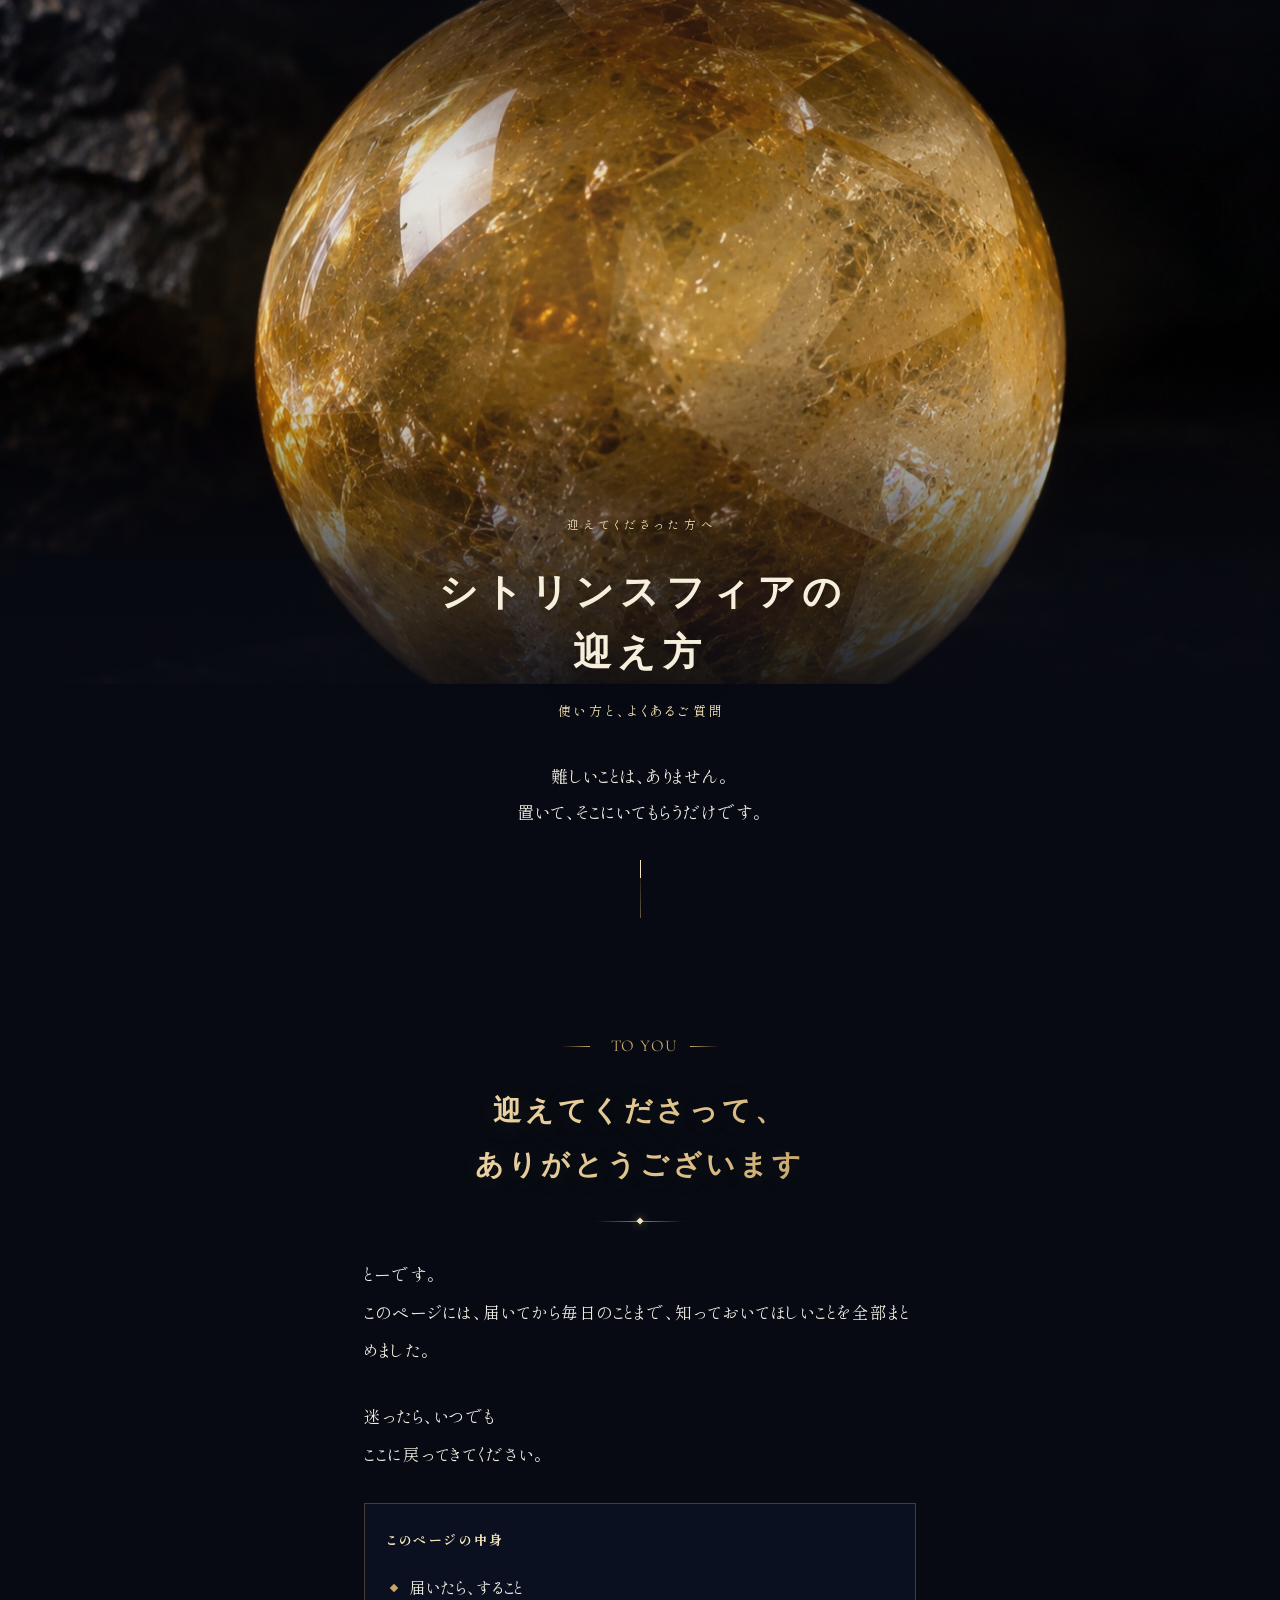
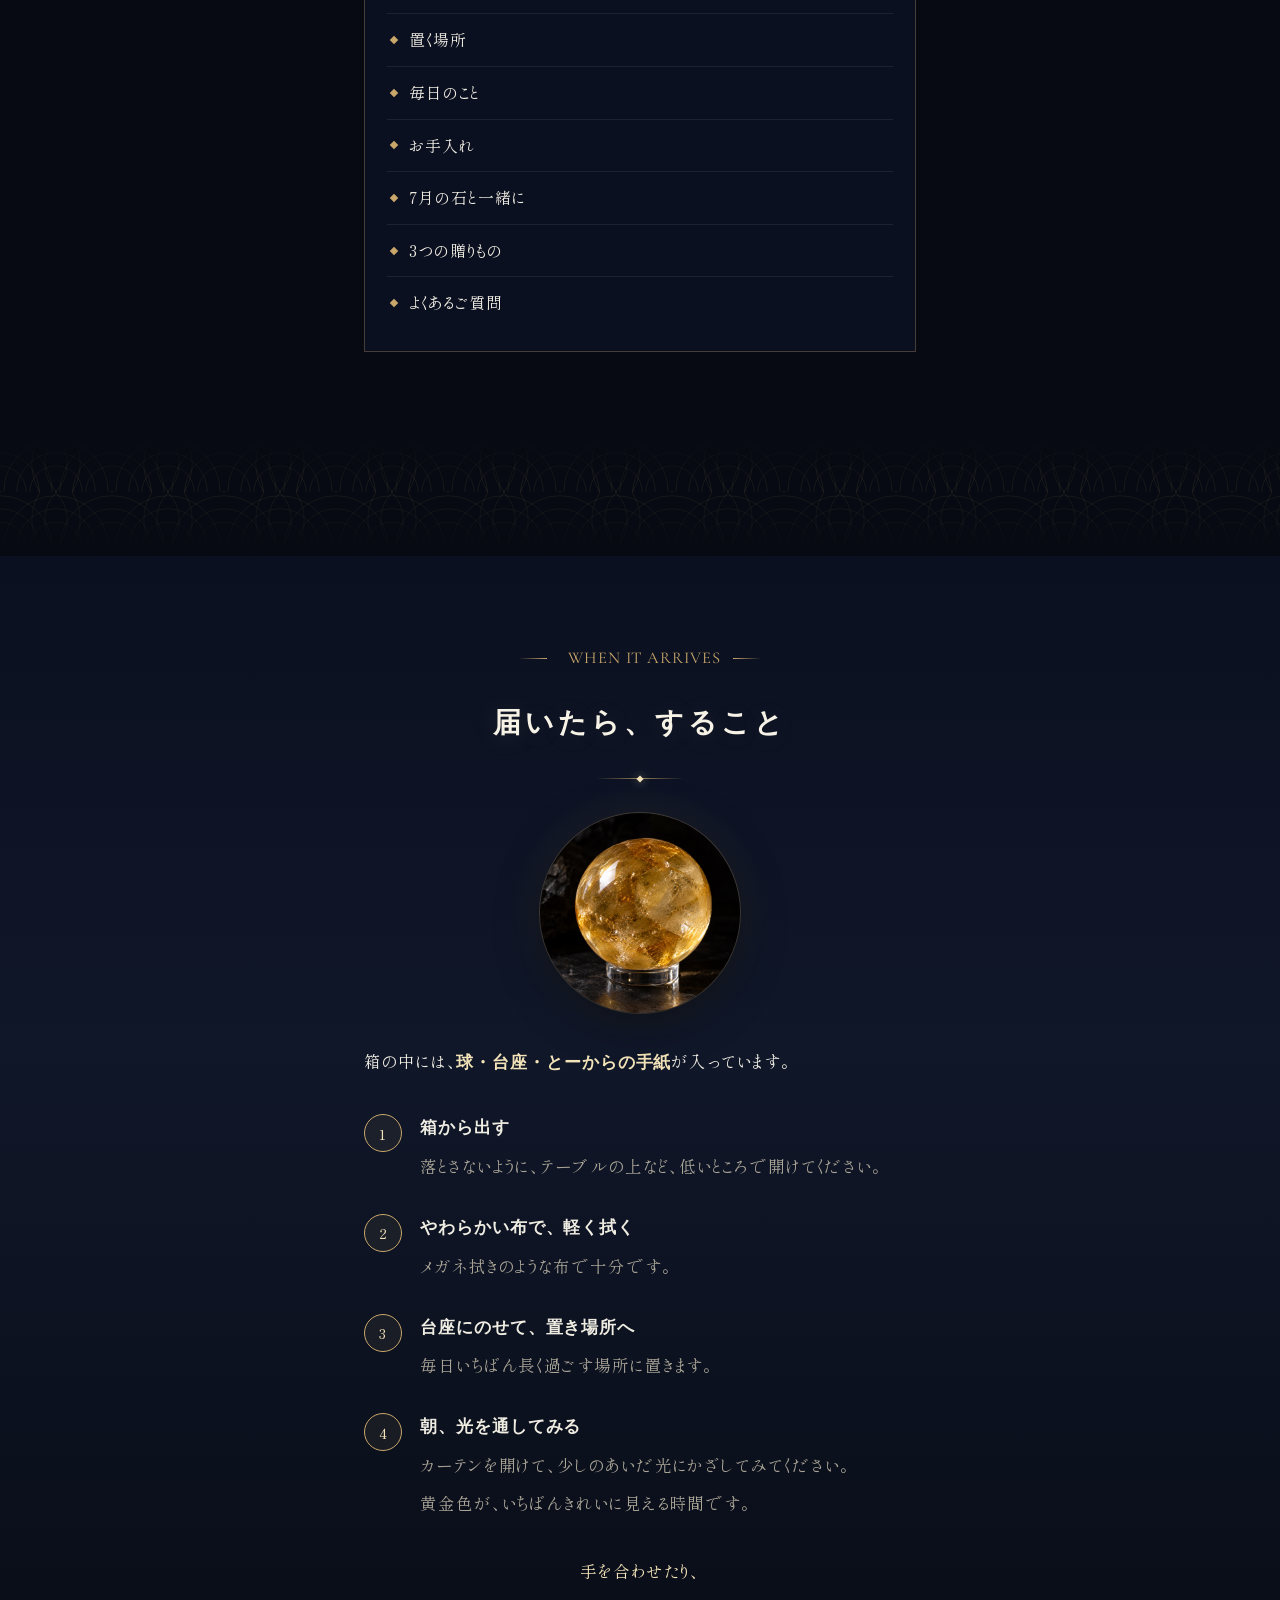
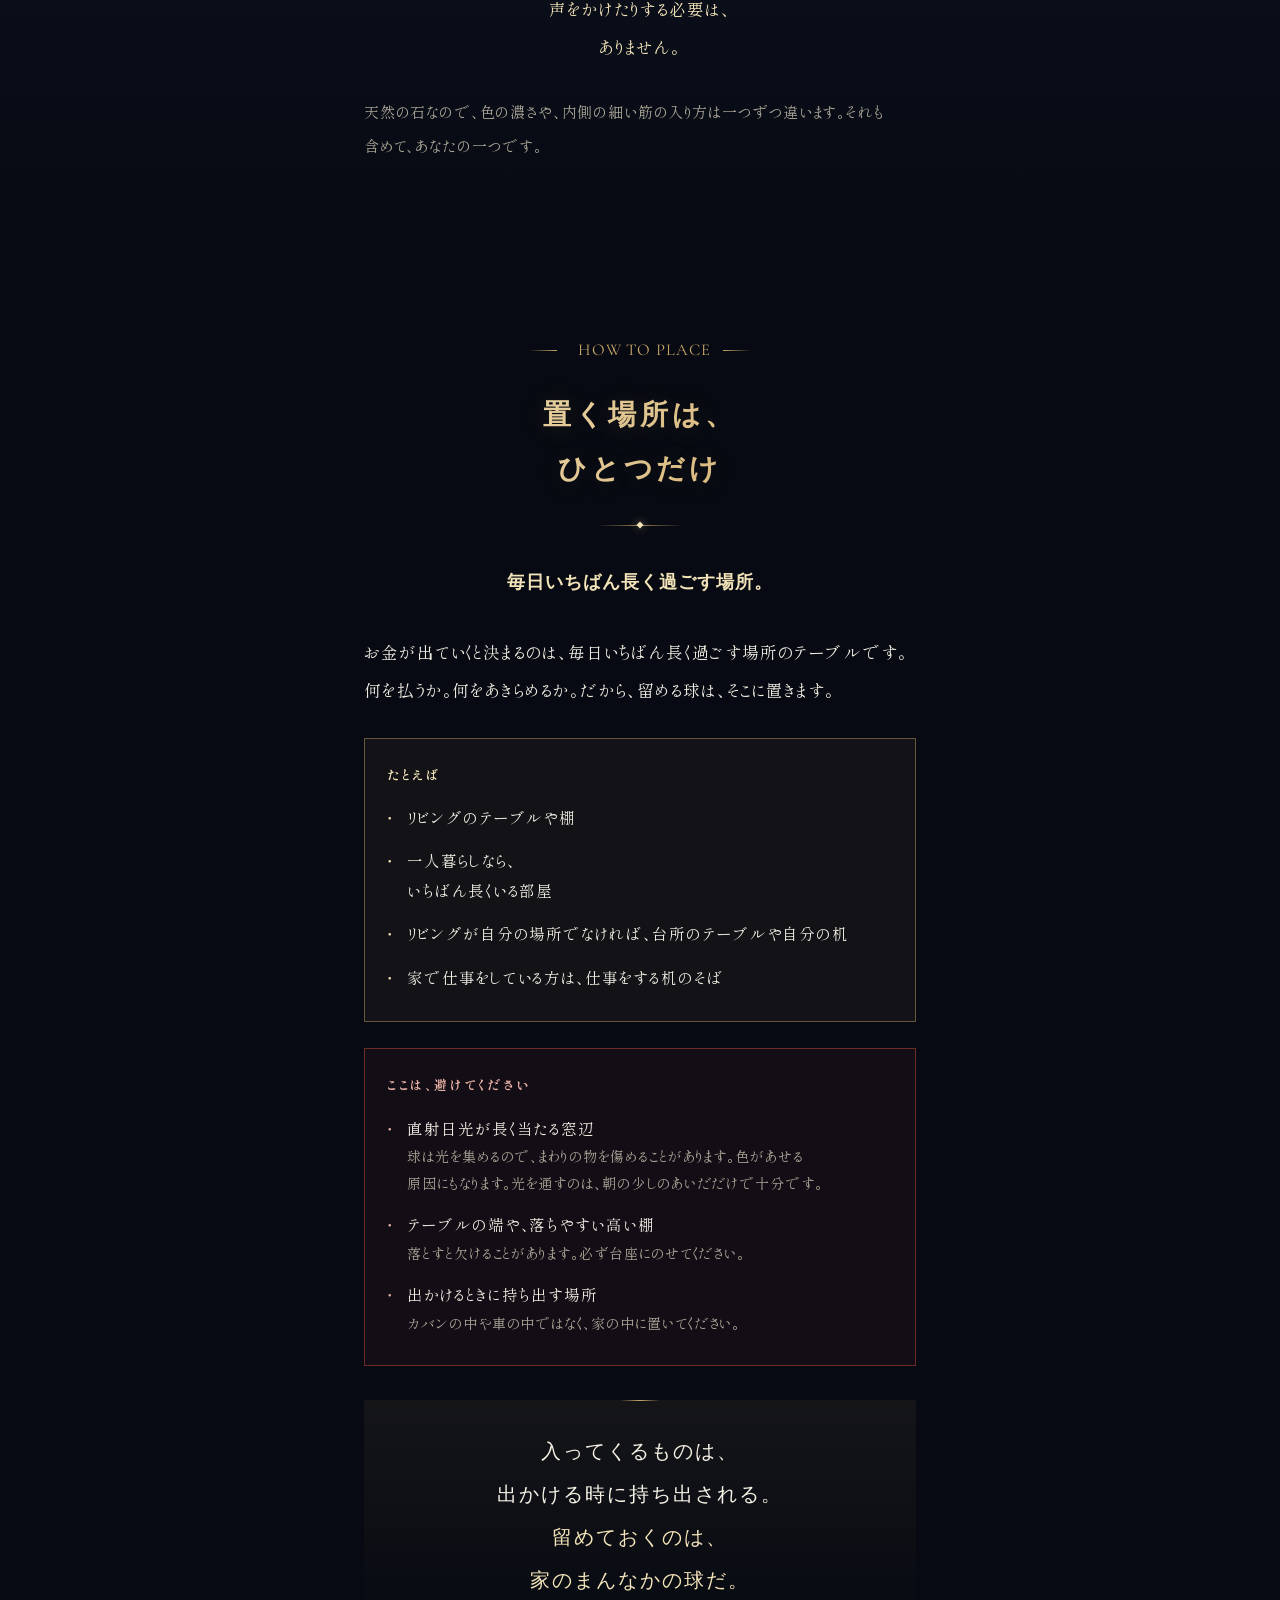
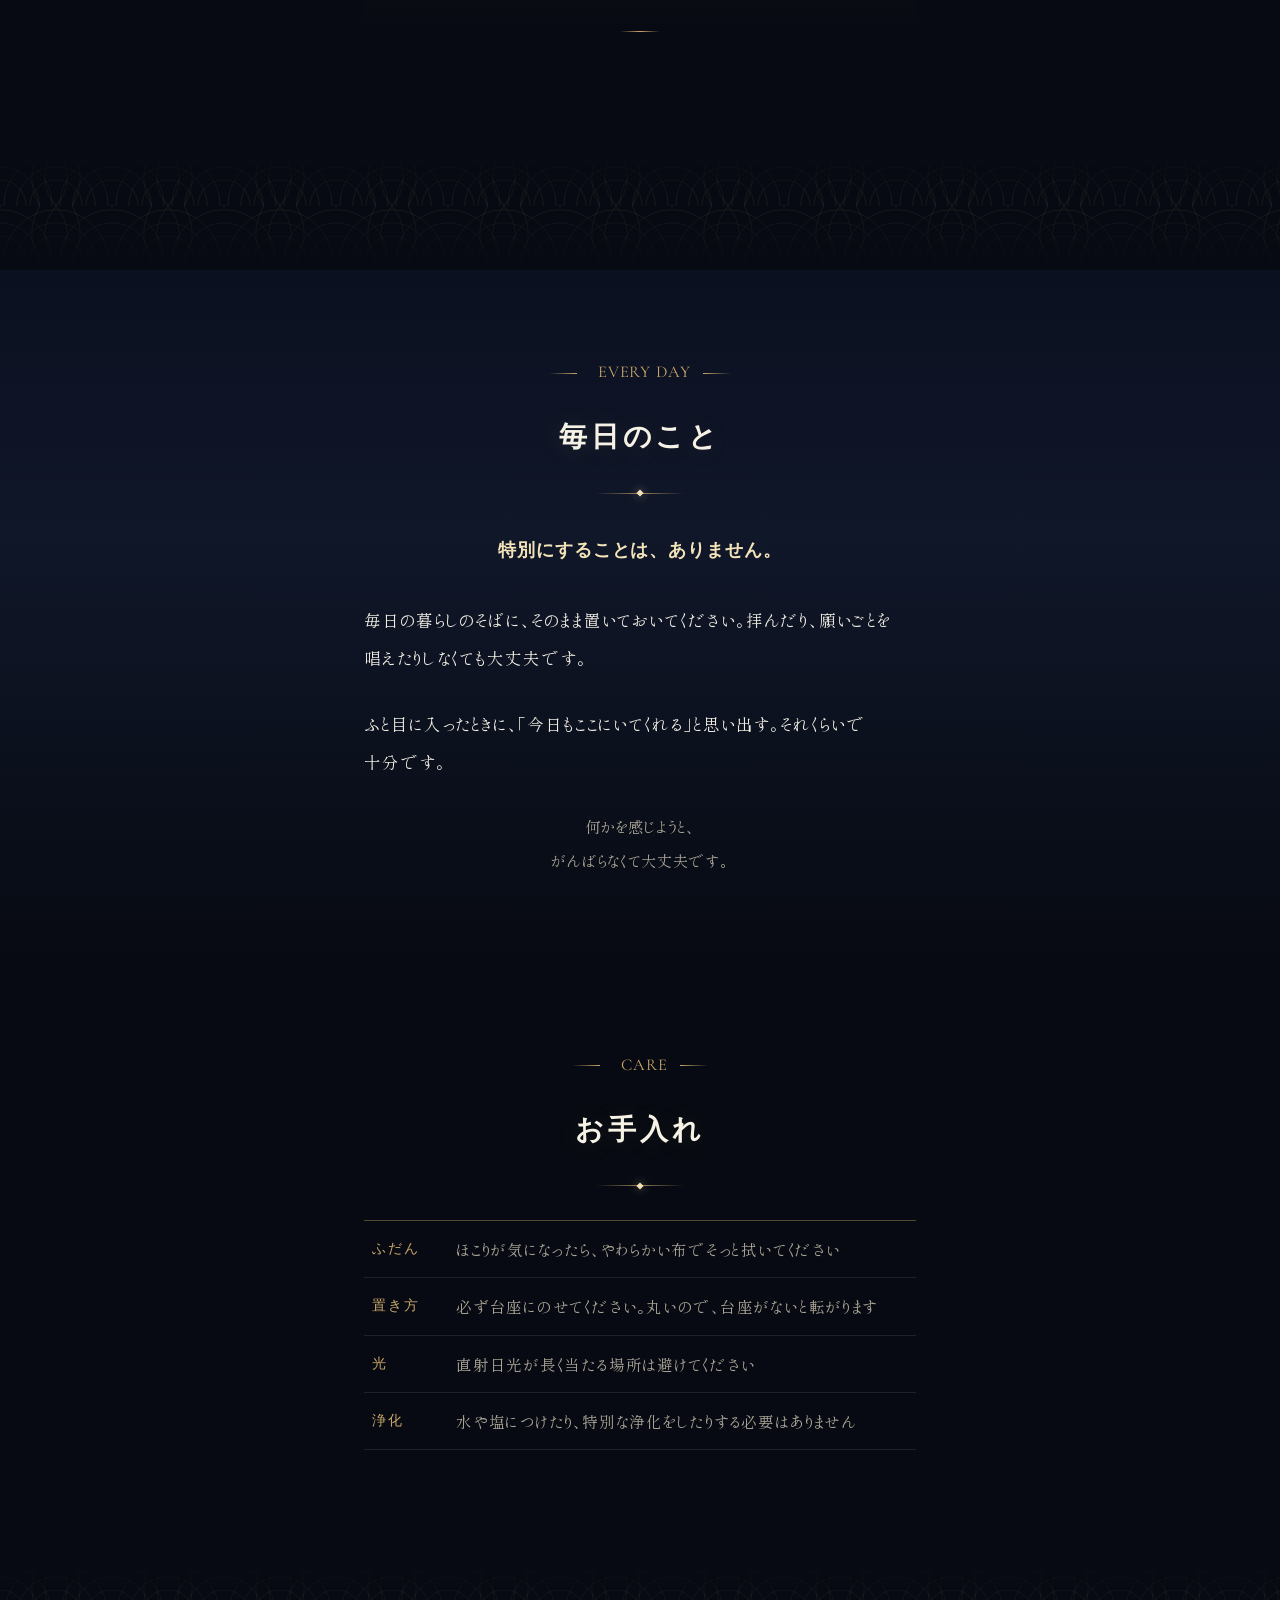
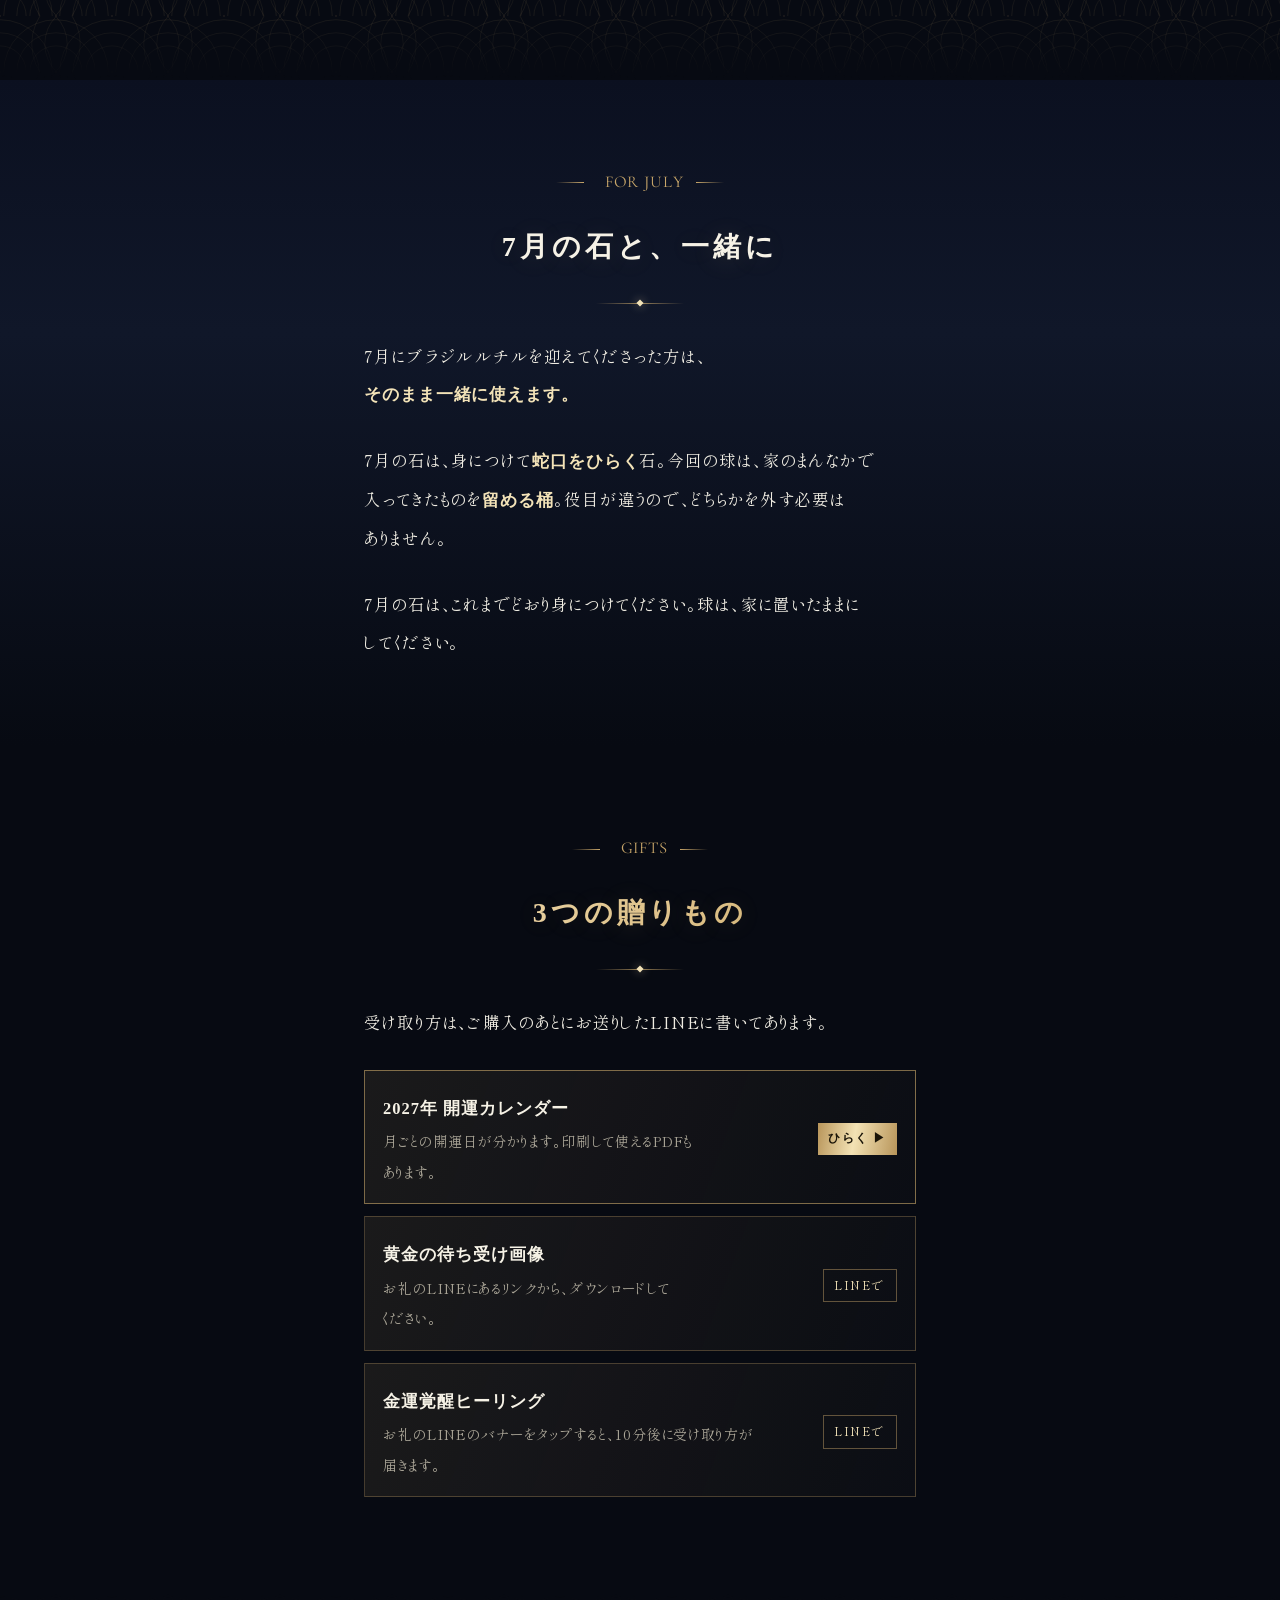
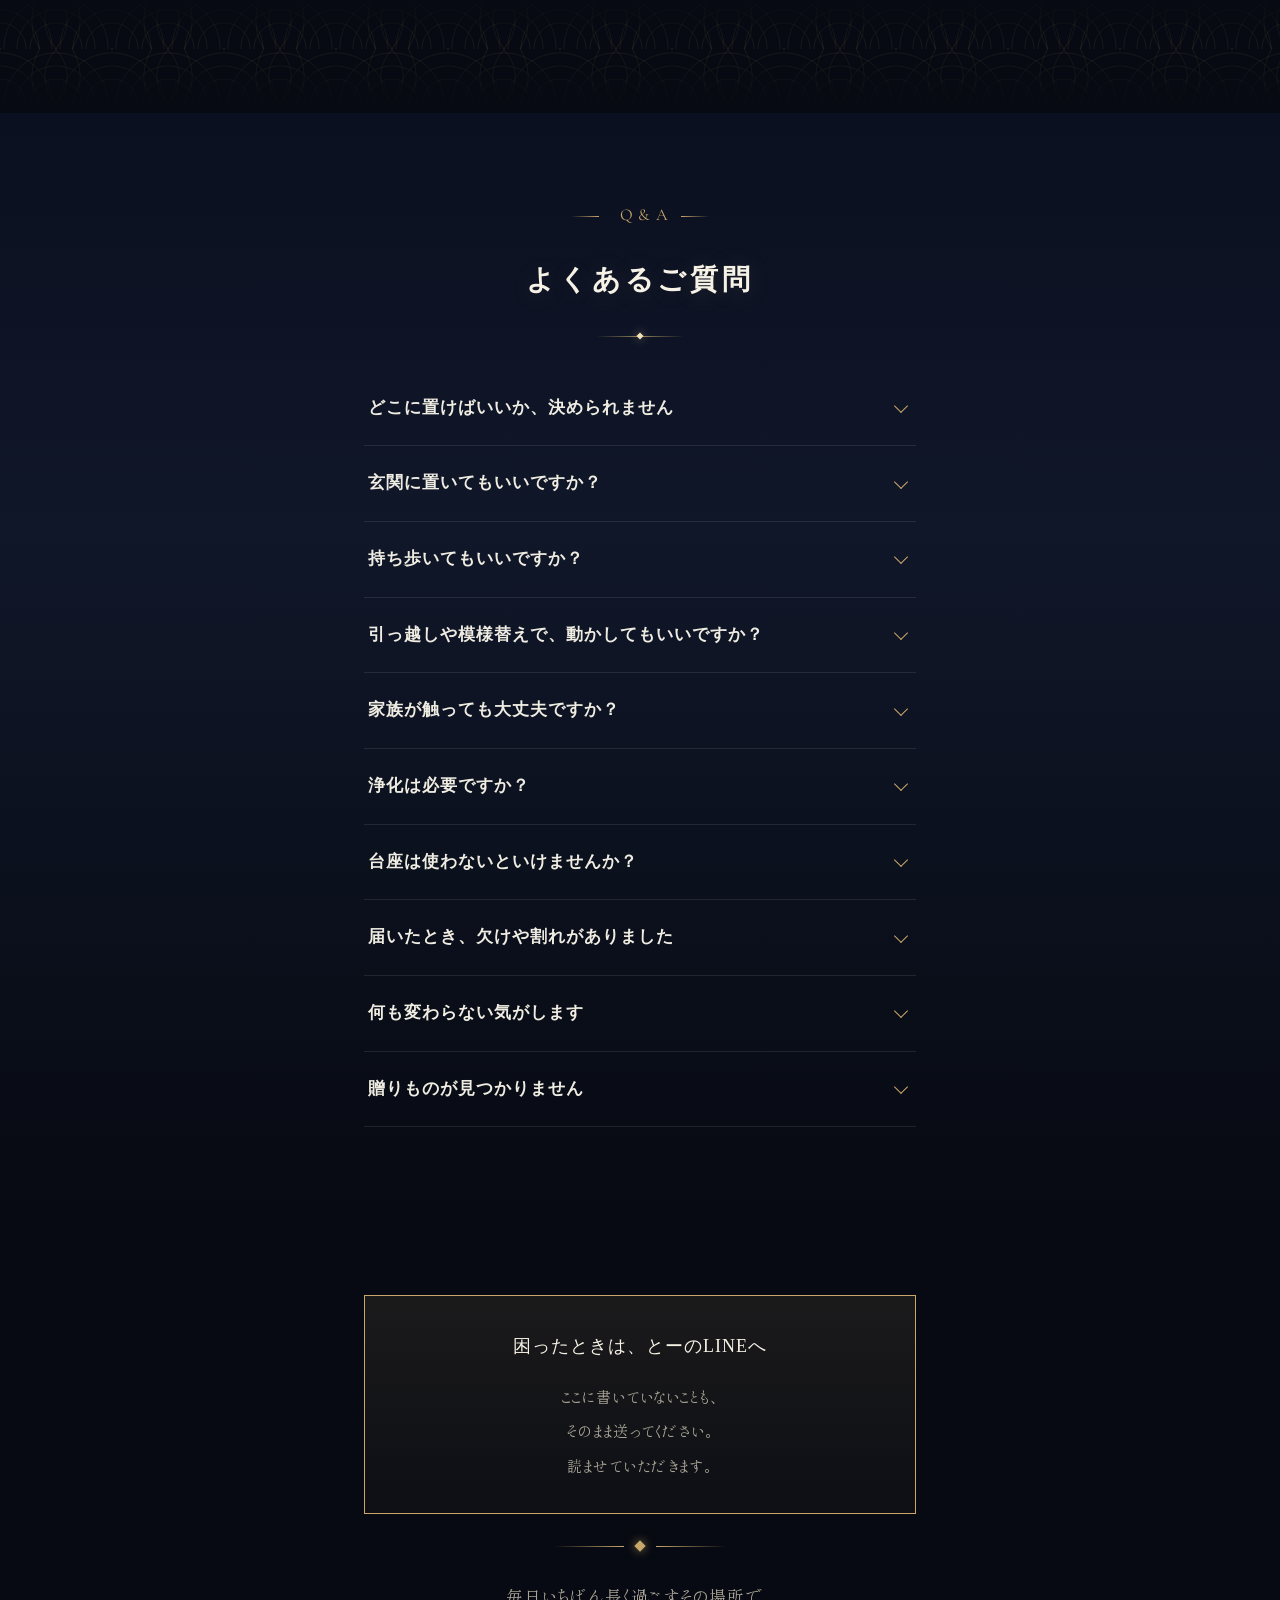
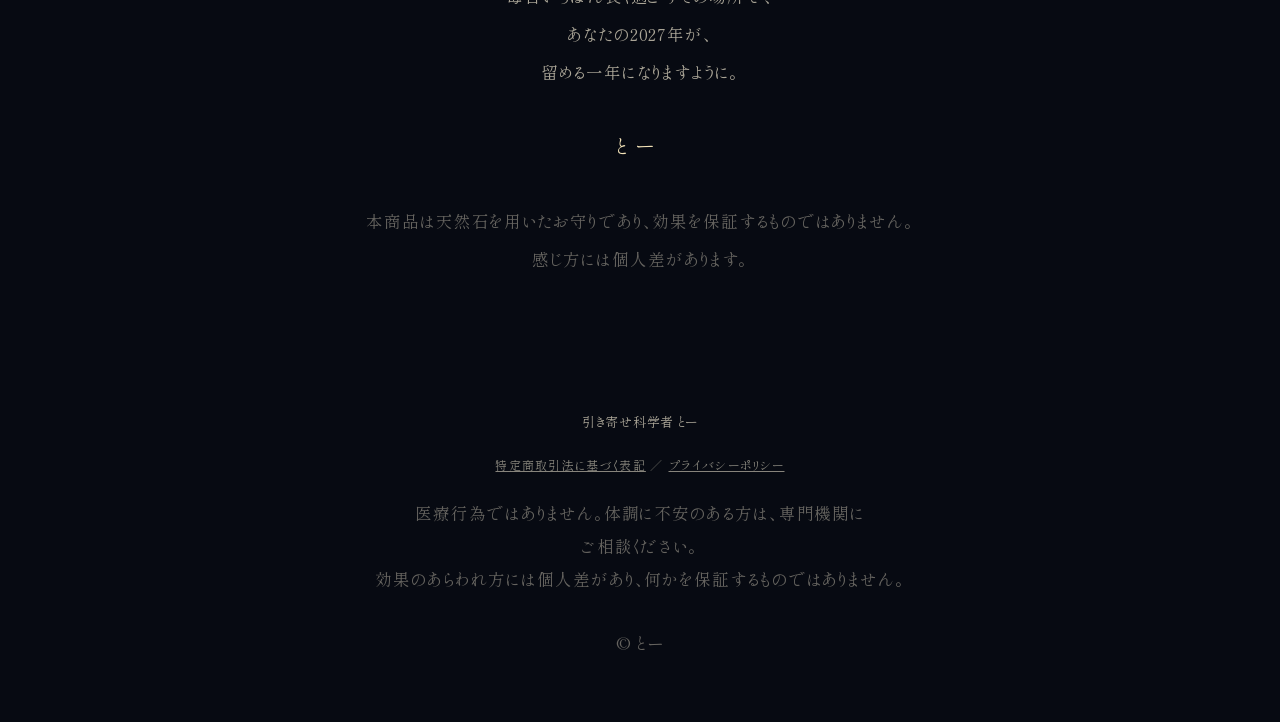
==== commit 651b252e: "迎え方ページ: iPhone表示の改行・贈りもののボタン区別・写真追加・引用枠を調整 Co-Authored-By: Claude Opus 5.5 <noreply@anthropic.com>" ====
--- a/guide/index.html
+++ b/guide/index.html
@@ -429,6 +429,23 @@
 a.giftrow b::after{content:" ▶";color:var(--gold-hi);font-size:12px}
 .line-box{text-align:center;border:1.5px solid var(--gold);padding:30px 22px;background:linear-gradient(180deg,rgba(201,167,106,.1),rgba(201,167,106,.03))}
 body{padding-bottom:0}
+/* PDCA1 */
+body,.wrap p,h2,summary,.a p,li,td{word-break:auto-phrase;line-break:strict}
+.nw{white-space:nowrap}
+.hero-lead{font-size:clamp(14.5px,4.3vw,17px);letter-spacing:.06em}
+.a b,.wrap strong,.giftrow b{white-space:nowrap}
+@media(max-width:380px){.giftrow{padding:16px 14px}.giftrow b{font-size:15px;letter-spacing:.03em}.giftrow .gk{font-size:11px;padding:5px 8px}}
+blockquote{border-left:none}
+.giftrow{display:flex;justify-content:space-between;align-items:center;gap:12px}
+.giftrow .gt{flex:1}
+.giftrow .gk{flex:none;font-size:11.5px;letter-spacing:.14em;padding:5px 10px;border:1px solid rgba(201,167,106,.45);color:var(--gold-hi);white-space:nowrap}
+a.giftrow{border-color:rgba(201,167,106,.6)}
+a.giftrow .gk{background:linear-gradient(100deg,#b8955a,#f3e2b4 46%,#b8955a);color:#1a1408;border:none;font-weight:600}
+a.giftrow b::after{content:none}
+.roundimg{width:min(56%,200px);margin:6px auto 30px;position:relative}
+.roundimg::after{content:"";position:absolute;inset:-16%;border-radius:50%;pointer-events:none;background:radial-gradient(circle,rgba(240,210,140,.2),transparent 68%)}
+.roundimg img{width:100%;aspect-ratio:1/1;object-fit:cover;border-radius:50%;position:relative;z-index:1;box-shadow:0 10px 40px rgba(0,0,0,.55),0 0 0 1px rgba(201,167,106,.3)}
+.center{text-align:center}
 </style>
 </head>
 <body>
@@ -452,7 +469,7 @@
     <h2 class="rv gg">迎えてくださって、<br>ありがとうございます</h2>
     <div class="gline"></div>
     <p class="rv">とーです。<br>このページには、届いてから毎日のことまで、知っておいてほしいことを全部まとめました。</p>
-    <p class="rv">迷ったら、いつでもここに戻ってきてください。</p>
+    <p class="rv">迷ったら、いつでも<br>ここに戻ってきてください。</p>
     <nav class="toc rv">
       <b>このページの中身</b>
       <a href="#arrive">届いたら、すること</a>
@@ -472,12 +489,13 @@
     <p class="eyebrow lat rv">WHEN IT ARRIVES</p>
     <h2 class="rv">届いたら、すること</h2>
     <div class="gline"></div>
+    <div class="roundimg rv"><img src="../assets/sphere_light.jpg" alt="シトリンスフィア"></div>
     <p class="rv">箱の中には、<strong>球・台座・とーからの手紙</strong>が入っています。</p>
     <div class="step rv"><div class="n">1</div><div><h3>箱から出す</h3><p>落とさないように、テーブルの上など、低いところで開けてください。</p></div></div>
     <div class="step rv"><div class="n">2</div><div><h3>やわらかい布で、軽く拭く</h3><p>メガネ拭きのような布で十分です。</p></div></div>
     <div class="step rv"><div class="n">3</div><div><h3>台座にのせて、置き場所へ</h3><p>毎日いちばん長く過ごす場所に置きます。</p></div></div>
     <div class="step rv"><div class="n">4</div><div><h3>朝、光を通してみる</h3><p>カーテンを開けて、少しのあいだ光にかざしてみてください。黄金色が、いちばんきれいに見える時間です。</p></div></div>
-    <p class="rv" style="text-align:center;margin-top:30px"><em>手を合わせたり、声をかけたりする必要は、<br>ありません。</em></p>
+    <p class="rv center" style="margin-top:30px"><em>手を合わせたり、<br>声をかけたりする必要は、<br>ありません。</em></p>
     <p class="rv" style="color:var(--moon-dim);font-size:15px">天然の石なので、色の濃さや、内側の細い筋の入り方は一つずつ違います。それも含めて、あなたの一つです。</p>
   </div>
 </section>
@@ -492,8 +510,8 @@
     <div class="ok rv">
       <b>たとえば</b>
       <ul>
-        <li>家族で過ごすリビングのテーブルや棚</li>
-        <li>一人暮らしなら、いちばん長くいる部屋</li>
+        <li>リビングのテーブルや棚</li>
+        <li>一人暮らしなら、<br>いちばん長くいる部屋</li>
         <li>リビングが自分の場所でなければ、台所のテーブルや自分の机</li>
         <li>家で仕事をしている方は、仕事をする机のそば</li>
       </ul>
@@ -519,7 +537,7 @@
     <p class="rv" style="text-align:center;font-size:18px"><strong>特別にすることは、ありません。</strong></p>
     <p class="rv">毎日の暮らしのそばに、そのまま置いておいてください。拝んだり、願いごとを唱えたりしなくても大丈夫です。</p>
     <p class="rv">ふと目に入ったときに、「今日もここにいてくれる」と思い出す。それくらいで十分です。</p>
-    <p class="rv" style="color:var(--moon-dim);font-size:15px">何かを感じようと、がんばらなくて大丈夫です。</p>
+    <p class="rv center" style="color:var(--moon-dim);font-size:15px">何かを感じようと、<br>がんばらなくて大丈夫です。</p>
   </div>
 </section>
 
@@ -556,9 +574,9 @@
     <div class="gline"></div>
     <p class="rv">受け取り方は、ご購入のあとにお送りしたLINEに書いてあります。</p>
     <div class="rv">
-      <a class="giftrow" href="https://eiichispiritual-ops.github.io/golden-sphere/gifts/2027/calendar/"><b>2027年 開運カレンダー</b><span>月ごとの開運日が分かります。印刷して使えるPDFもあります。</span></a>
-      <div class="giftrow"><b>黄金の待ち受け画像</b><span>ご購入のお礼のLINEにある、リンクからダウンロードしてください。</span></div>
-      <div class="giftrow"><b>金運覚醒ヒーリング</b><span>お礼のLINEのバナーをタップすると、10分後に受け取り方が届きます。</span></div>
+      <a class="giftrow" href="https://eiichispiritual-ops.github.io/golden-sphere/gifts/2027/calendar/"><span class="gt"><b>2027年 開運カレンダー</b><span>月ごとの開運日が分かります。印刷して使えるPDFもあります。</span></span><span class="gk">ひらく ▶</span></a>
+      <div class="giftrow"><span class="gt"><b>黄金の待ち受け画像</b><span>お礼のLINEにあるリンクから、ダウンロードしてください。</span></span><span class="gk">LINEで</span></div>
+      <div class="giftrow"><span class="gt"><b>金運覚醒ヒーリング</b><span>お礼のLINEのバナーをタップすると、10分後に受け取り方が届きます。</span></span><span class="gk">LINEで</span></div>
     </div>
   </div>
 </section>
@@ -608,6 +626,14 @@
 </footer>
 
 <script>
+/* 行末に1〜2文字だけ残らないよう、各文の最後の5文字をつなげる */
+document.querySelectorAll('.wrap p:not(.eyebrow):not(.lat), .wrap li, summary, td, .gt > span, .step p').forEach(el=>{
+  const w=document.createTreeWalker(el,NodeFilter.SHOW_TEXT);let last=null,n;
+  while(n=w.nextNode()){if(n.textContent.trim())last=n;}
+  if(!last)return;const t=last.textContent.replace(/\s+$/,'');if(t.length<8)return;
+  const k=5,span=document.createElement('span');span.className='nw';span.textContent=t.slice(-k);
+  last.textContent=t.slice(0,-k);last.parentNode.insertBefore(span,last.nextSibling);
+});
 const io = new IntersectionObserver(es=>{es.forEach(e=>{if(e.isIntersecting){e.target.classList.add('on');io.unobserve(e.target)}})},{threshold:.12});
 document.querySelectorAll('.rv,.tl').forEach(el=>io.observe(el));
 </script>
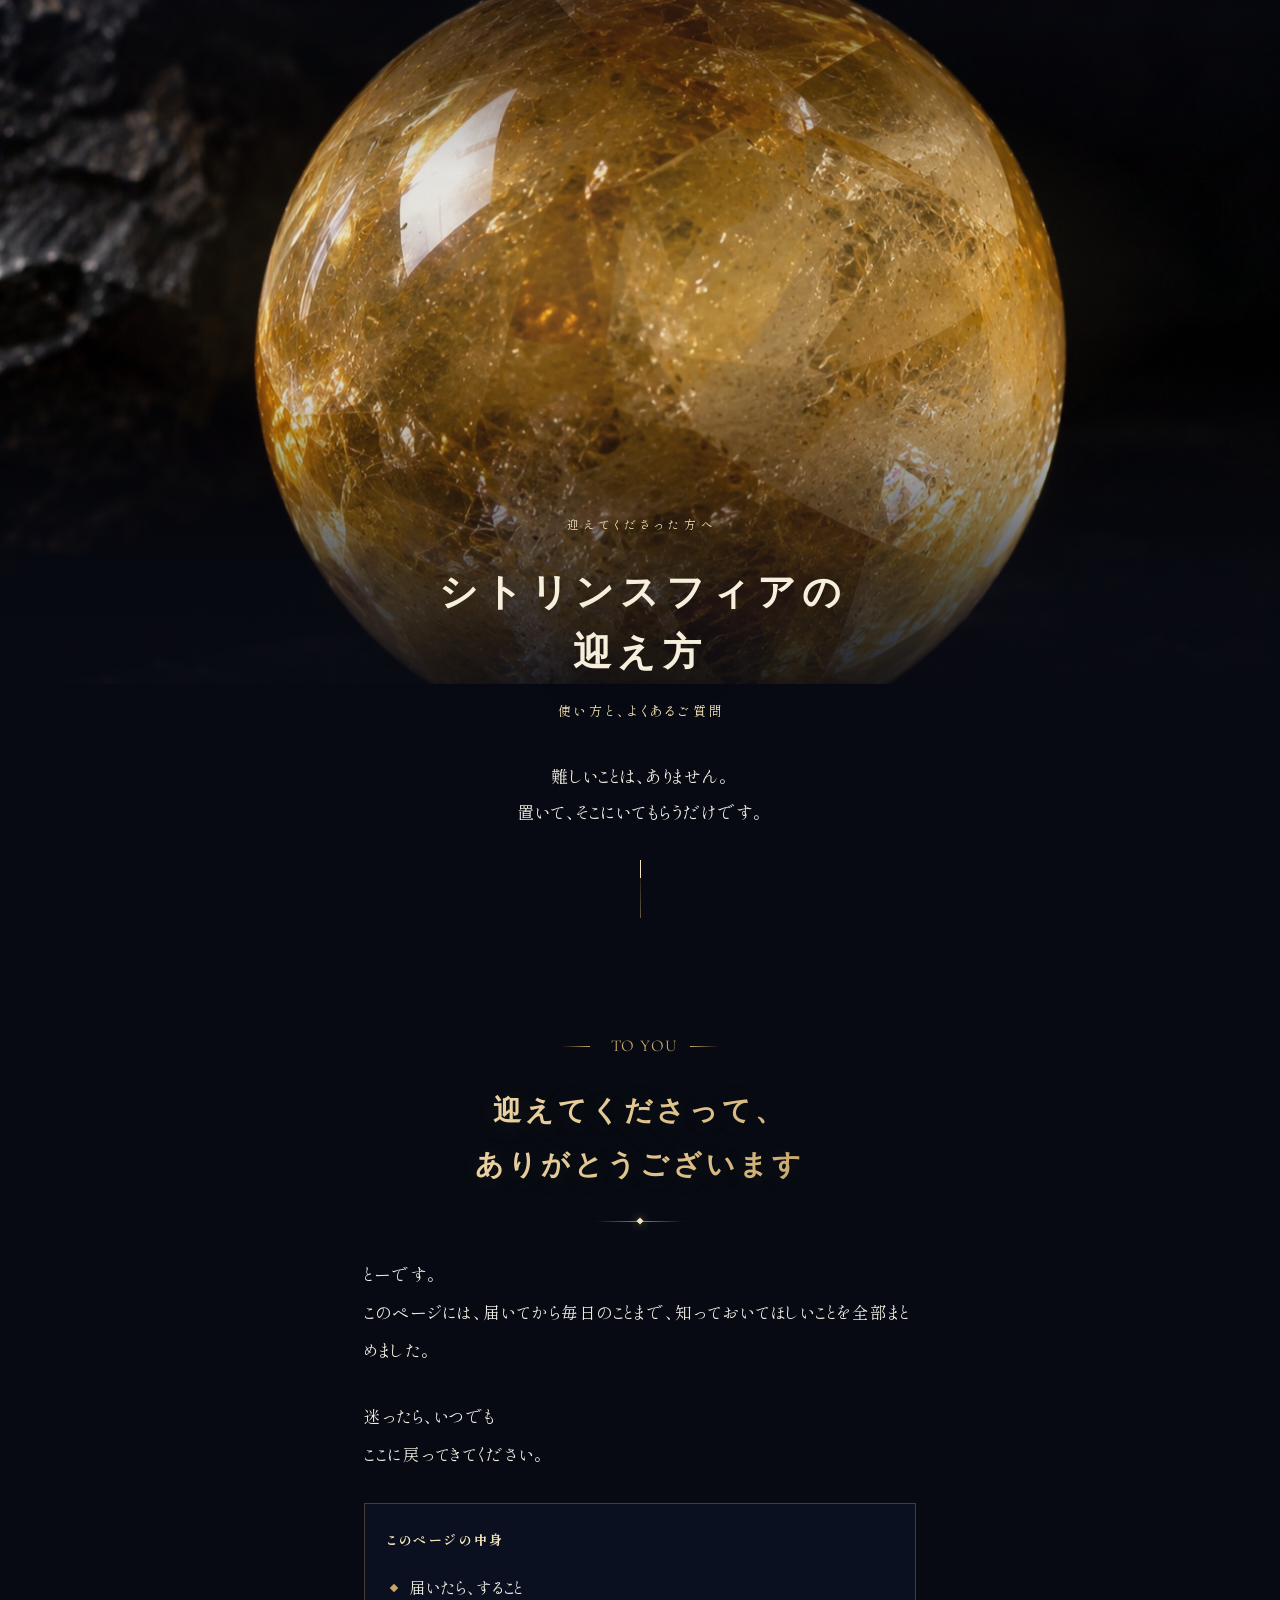
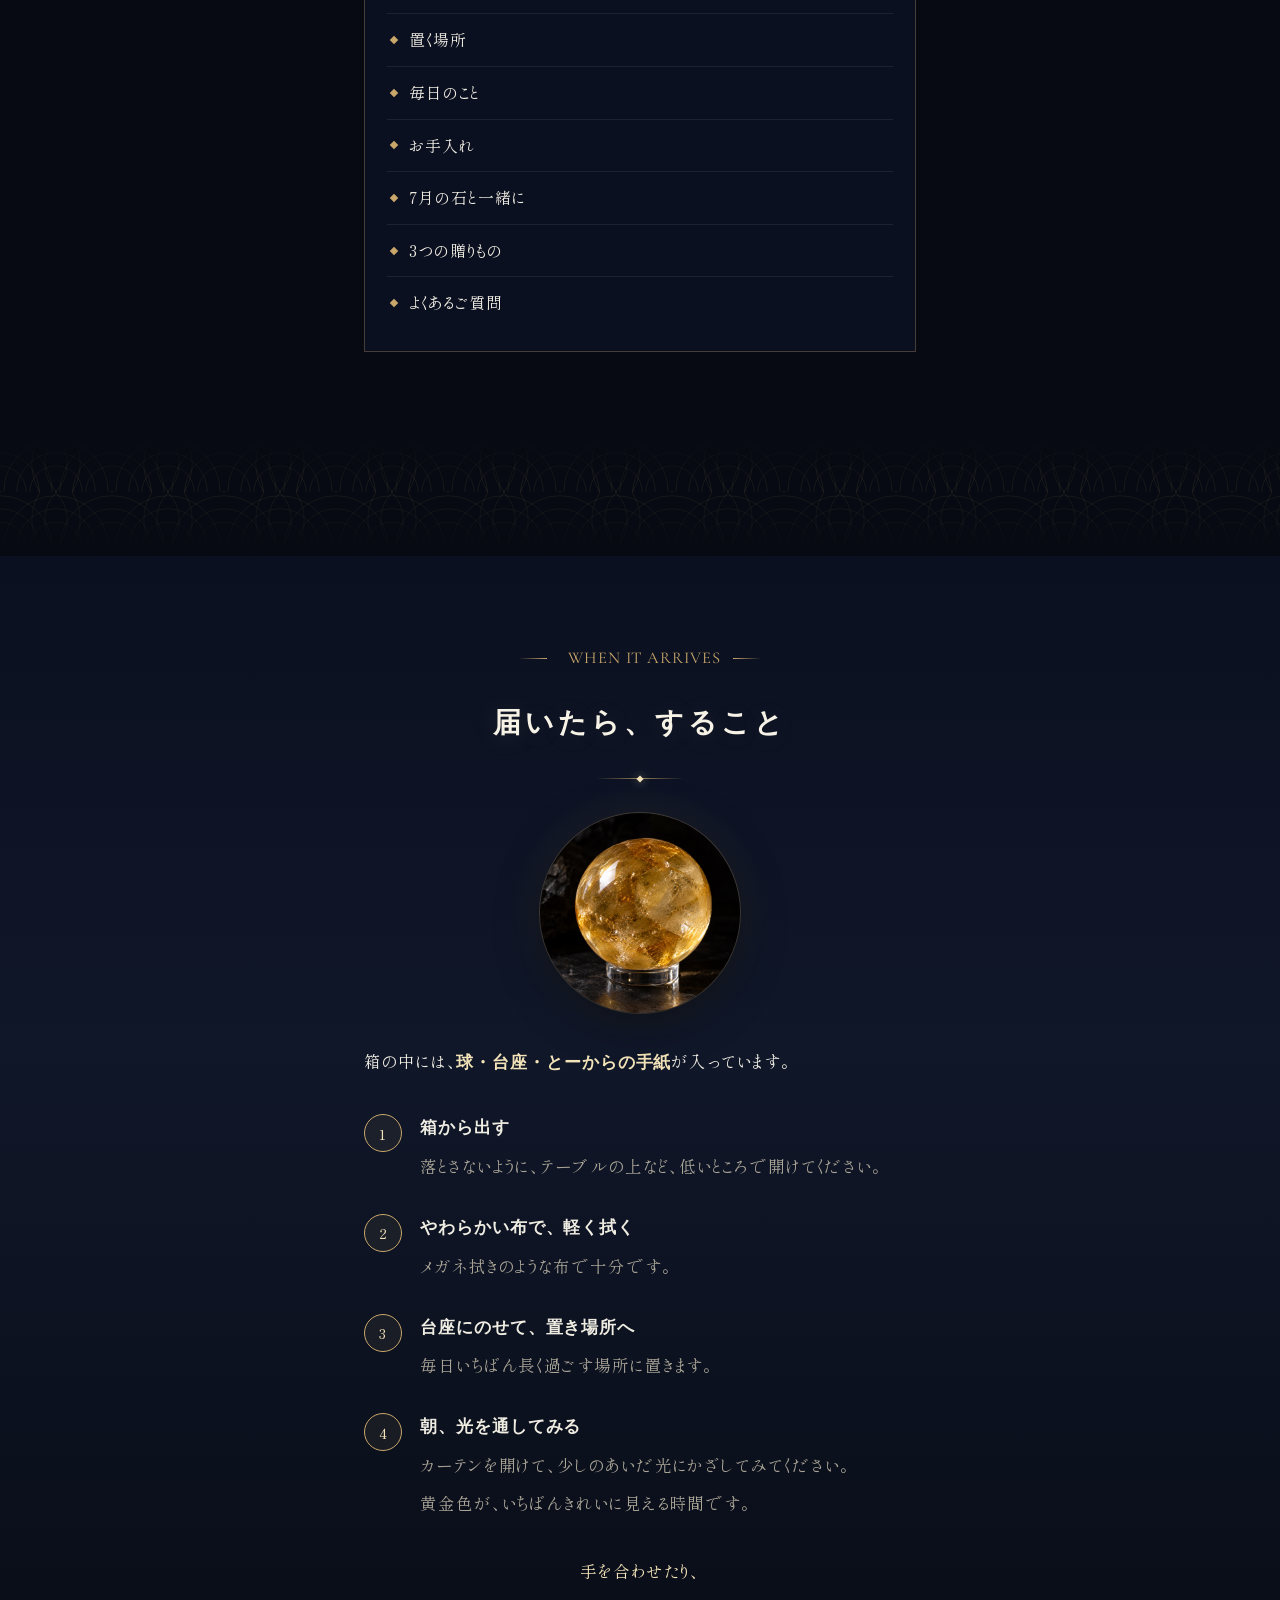
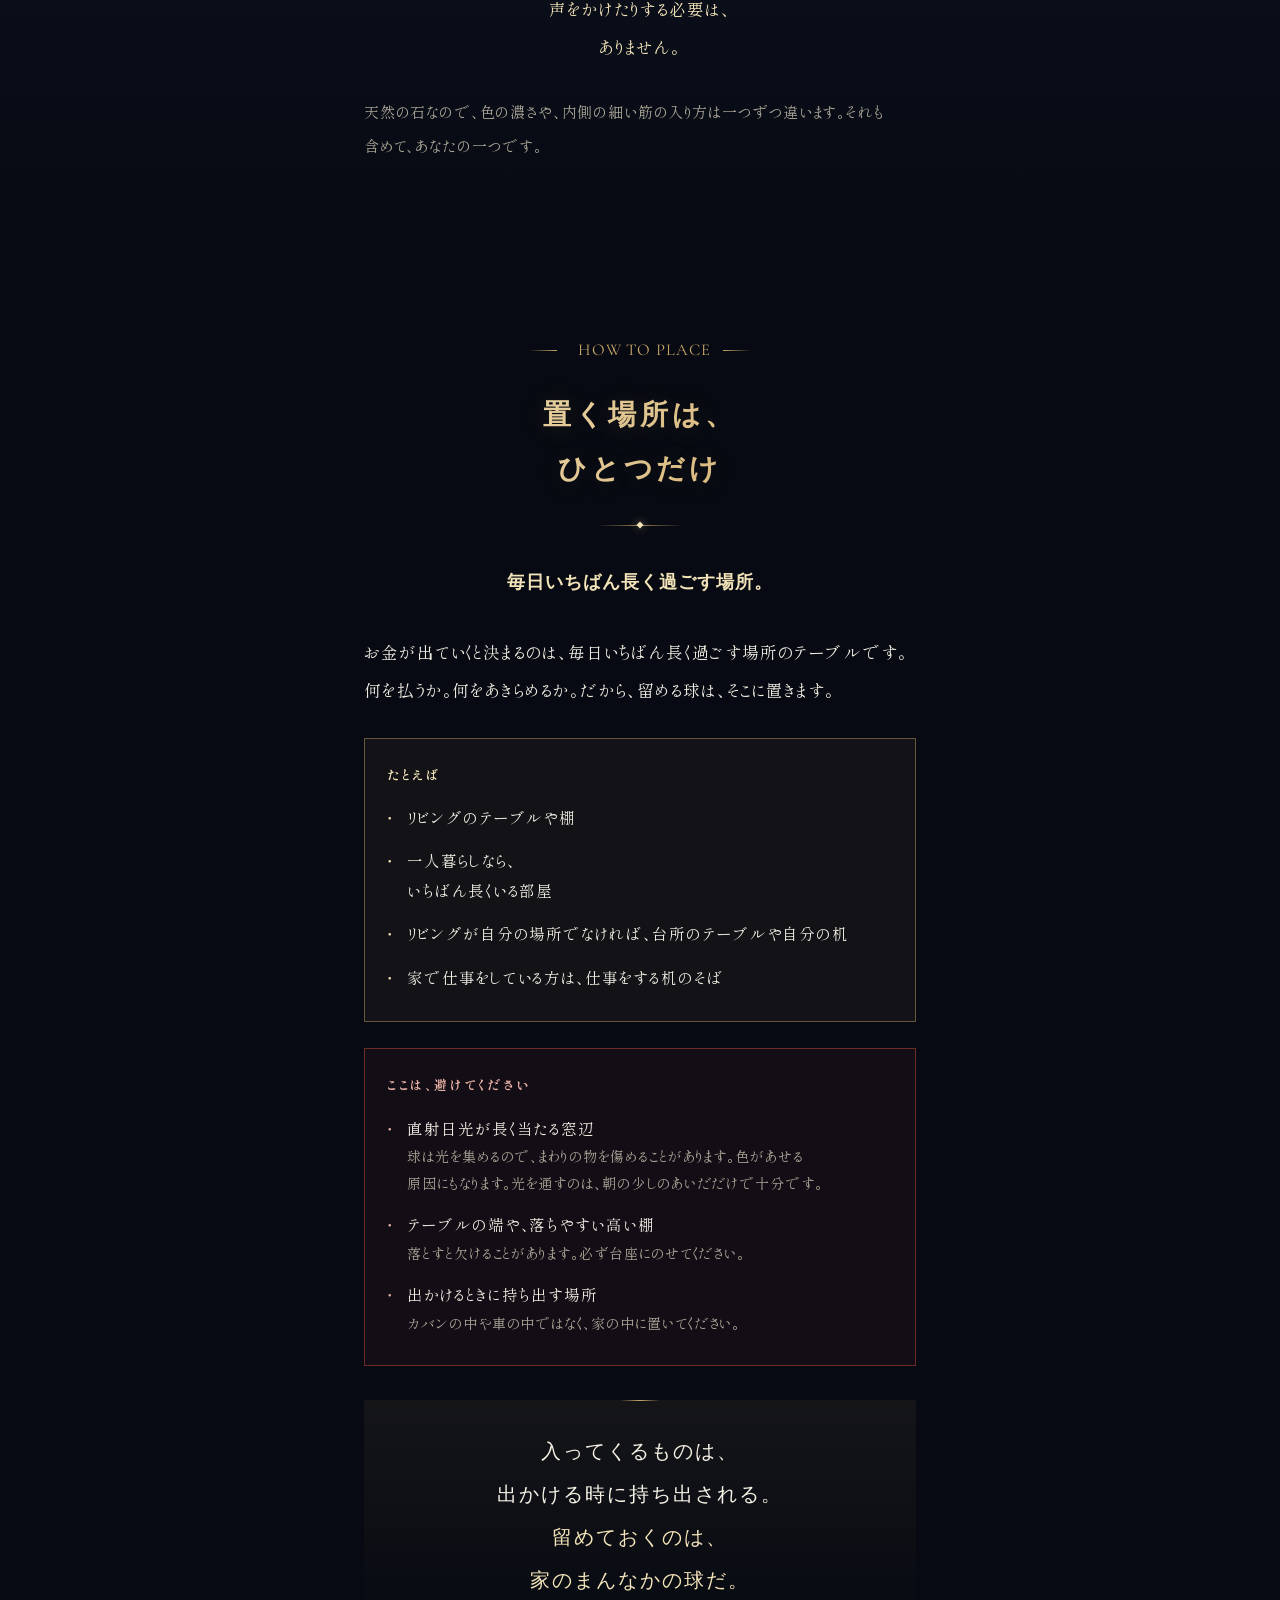
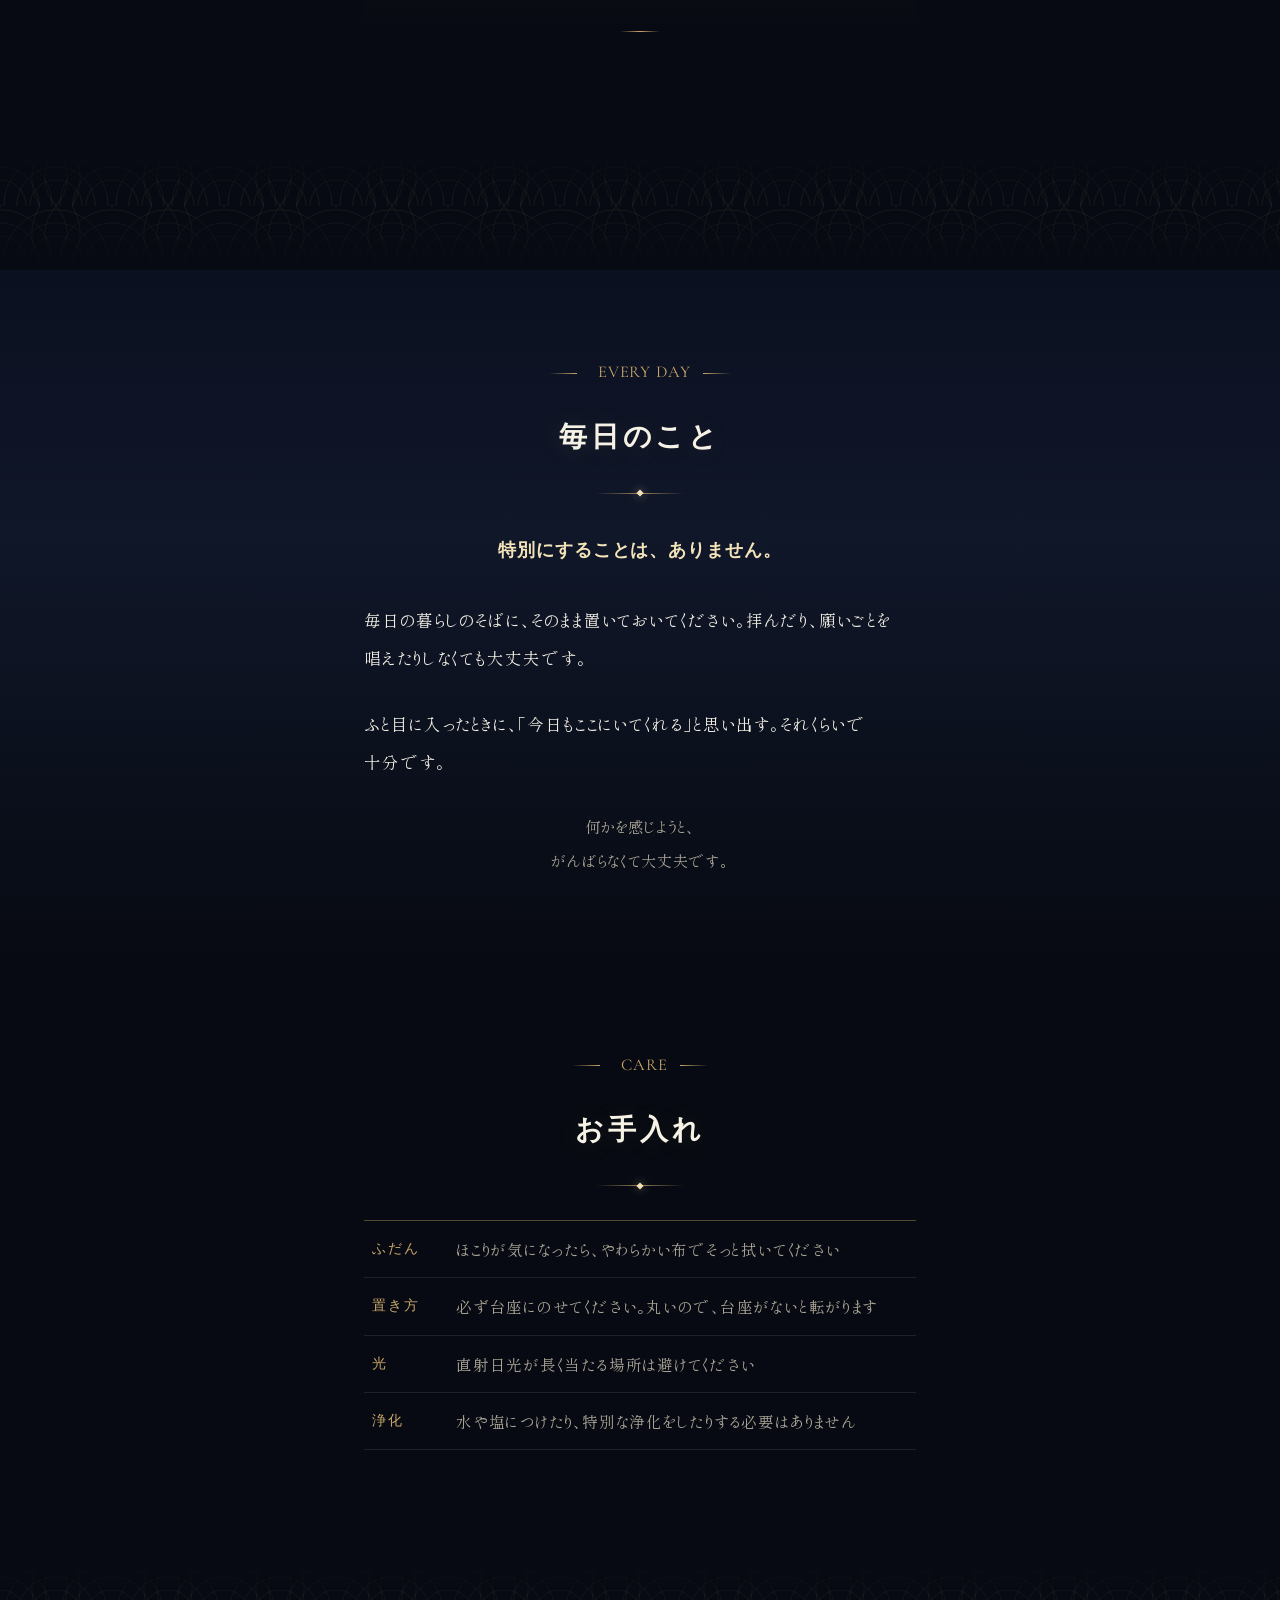
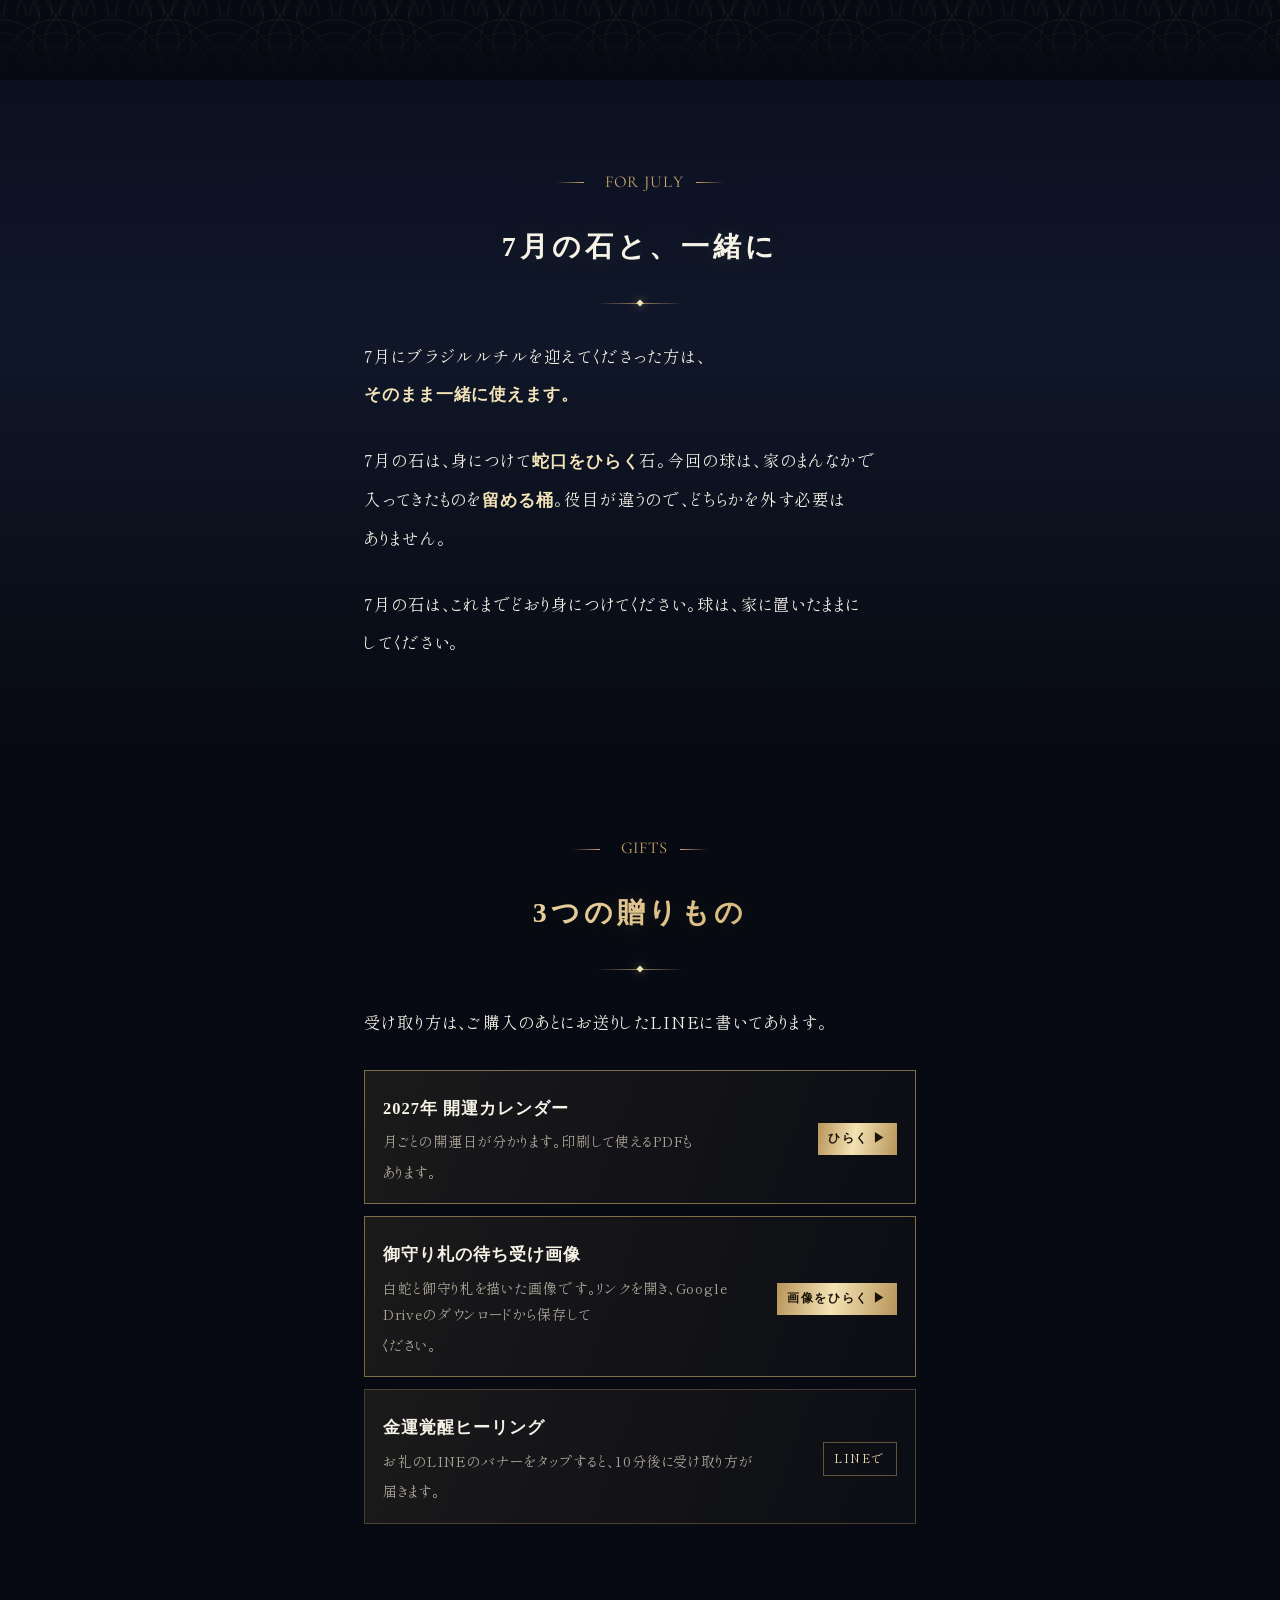
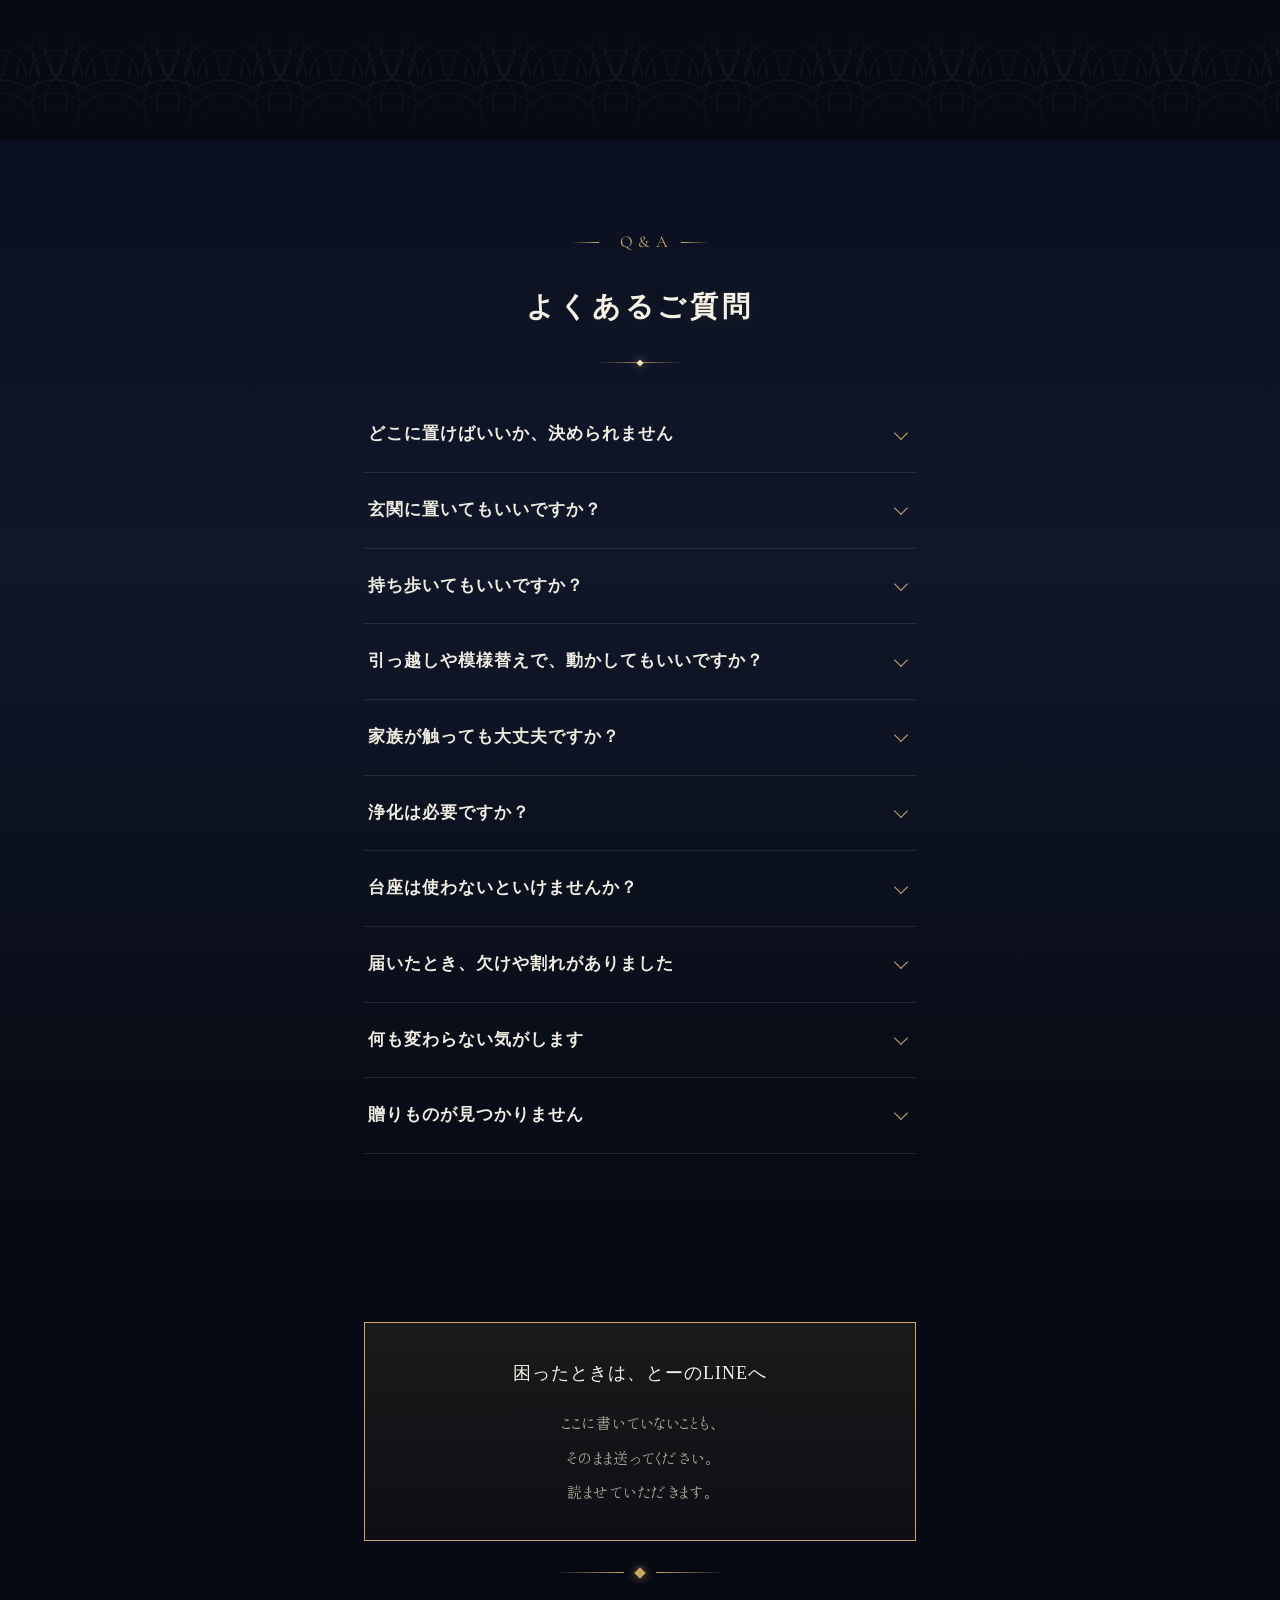
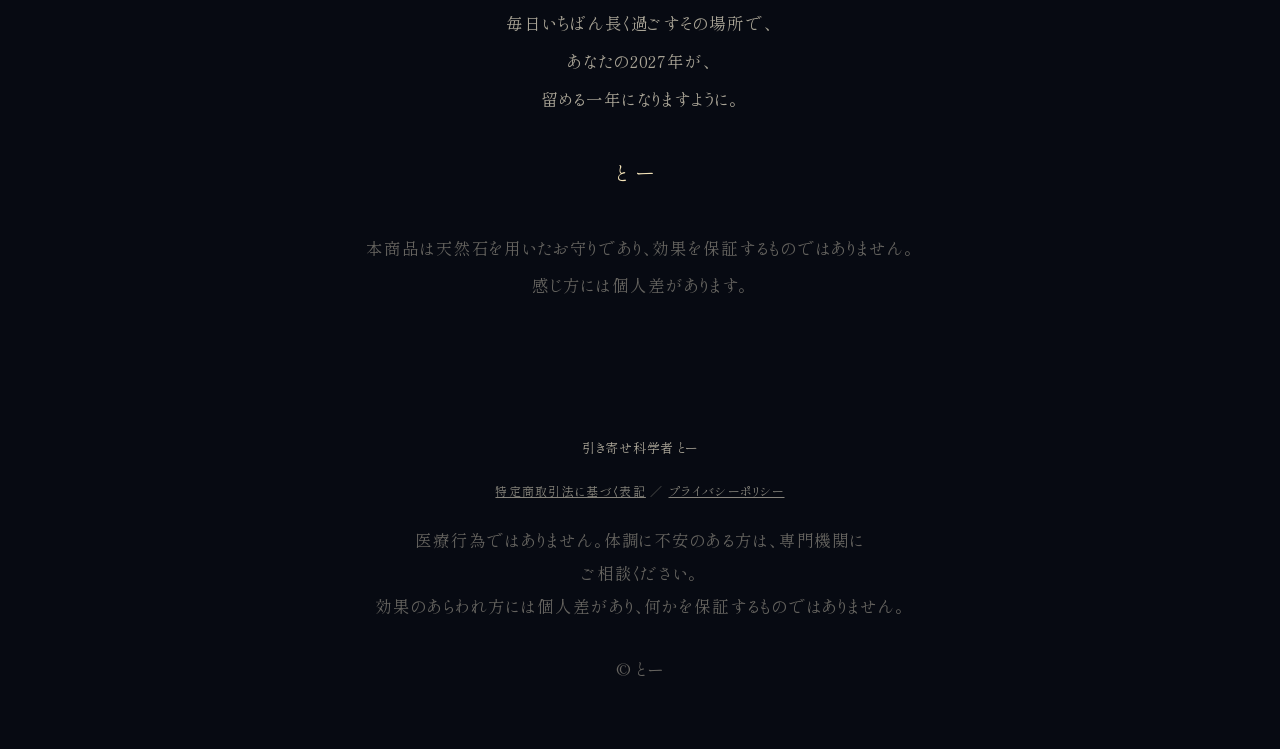
==== commit 0b4e14e2: "Update purchaser wallpaper gift and guide links to protective charm artwork" ====
--- a/guide/index.html
+++ b/guide/index.html
@@ -575,7 +575,7 @@
     <p class="rv">受け取り方は、ご購入のあとにお送りしたLINEに書いてあります。</p>
     <div class="rv">
       <a class="giftrow" href="https://eiichispiritual-ops.github.io/golden-sphere/gifts/2027/calendar/"><span class="gt"><b>2027年 開運カレンダー</b><span>月ごとの開運日が分かります。印刷して使えるPDFもあります。</span></span><span class="gk">ひらく ▶</span></a>
-      <div class="giftrow"><span class="gt"><b>黄金の待ち受け画像</b><span>お礼のLINEにあるリンクから、ダウンロードしてください。</span></span><span class="gk">LINEで</span></div>
+      <a class="giftrow" href="https://drive.google.com/file/d/19ph9kDWX4YT2sXtG_ULq4IwGBiBm7Gxb/view?usp=sharing" target="_blank" rel="noopener"><span class="gt"><b>御守り札の待ち受け画像</b><span>白蛇と御守り札を描いた画像です。リンクを開き、Google Driveのダウンロードから保存してください。</span></span><span class="gk">画像をひらく ▶</span></a>
       <div class="giftrow"><span class="gt"><b>金運覚醒ヒーリング</b><span>お礼のLINEのバナーをタップすると、10分後に受け取り方が届きます。</span></span><span class="gk">LINEで</span></div>
     </div>
   </div>
